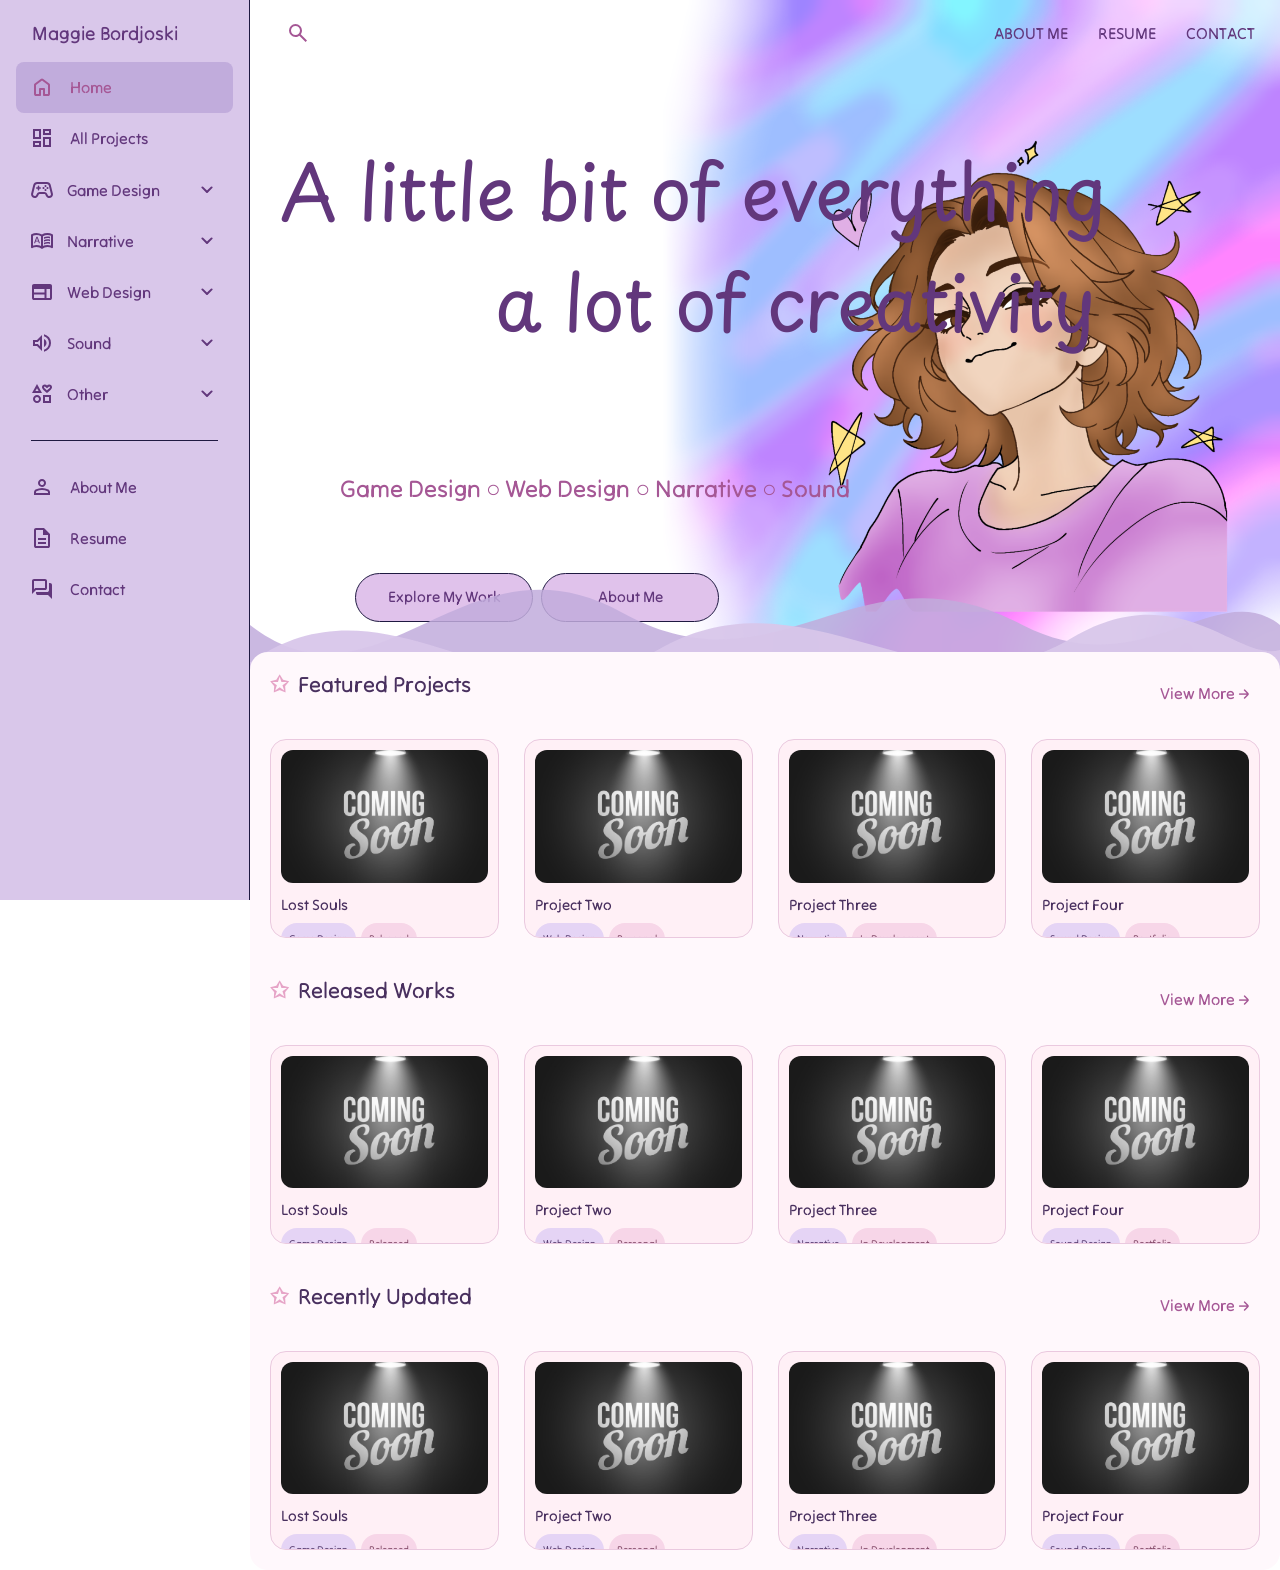
==== index.html @ ee407ed6 "Add files via upload" ====
<!DOCTYPE html>
<html lang="en">
    <head>
    <meta charset="UTF-8">
    <meta name="viewport" content="width=device-width, initial-scale=1.0">
    <title>Maggie Bordjoski Portfolio Website</title>

    <!-- IMPORTING FONTS -->

    <!-- IMPORTING MY CSS -->
    <link rel="stylesheet"href="CSS/index.css">
    <link rel="stylesheet" href="CSS/topnav.css">
    <link rel="stylesheet" href="CSS/sidenav.css">
    <link rel="stylesheet" href="CSS/phone.css">
    <link rel="stylesheet" href="CSS/hero.css">
    <link rel="stylesheet" href="CSS/featured.css">

    <!-- IMPORTING JS -->
    <script type="text/javascript" src="JS/nav.js" defer></script>
    <script type="text/javascript" src="JS/hero.js" defer></script>

    <!-- Tutorials used :D -->
        <!--
        For Side Bar Nav help -
            https://youtu.be/R7b3OlEyqug?si=28GfemDogF6Ju9H1
        -->
        <!--
        For Search bar
            To make it interactive -- https://www.youtube.com/watch?v=N2zvLLOxLSg
            to make it functional -- https://www.youtube.com/watch?v=m8yW3x442Yw
        -->

        <!-- 
        For responsive hero section
            ///
        -->

    <!-- All Resources used -->
        <!--
        SVGs - From Google Fonts Icons
        Fonts - Google Fonts
        ...
        -->
    </head>
    <body>
        <nav id="sidebar">
            <ul>
                <li>
                    <span class="logo">Maggie Bordjoski</span>
                </li>
                <li class="active">
                    <a href="index.html">
                        <svg xmlns="http://www.w3.org/2000/svg" height="24px" viewBox="0 -960 960 960" width="24px" fill="#e8eaed"><path d="M240-200h120v-200q0-17 11.5-28.5T400-440h160q17 0 28.5 11.5T600-400v200h120v-360L480-740 240-560v360Zm-80 0v-360q0-19 8.5-36t23.5-28l240-180q21-16 48-16t48 16l240 180q15 11 23.5 28t8.5 36v360q0 33-23.5 56.5T720-120H560q-17 0-28.5-11.5T520-160v-200h-80v200q0 17-11.5 28.5T400-120H240q-33 0-56.5-23.5T160-200Zm320-270Z"/></svg>
                        <span>Home</span>
                    </a>
                </li>
                <li>
                    <a href="projects.html">
                        <svg xmlns="http://www.w3.org/2000/svg" viewBox="0 0 24 24" height="24px" width="24px" fill="#e3e3e3"><path d="M13,9V3h8V9H13ZM3,13V3h8V13H3Zm10,8V11h8V21H13ZM3,21V15h8v6H3ZM5,11H9V5H5v6Zm10,8h4V13H15v6ZM15,7h4V5H15V7ZM5,19H9V17H5v2Zm4-8Zm6-4Zm0,6ZM9,17Z"/></svg>
                        <span>All Projects</span>
                    </a>
                </li>
                <li class="dropdown">
                    <div class="dropdown-header">
                        <svg xmlns="http://www.w3.org/2000/svg" viewBox="0 0 24 24" height="24px" width="24px" fill="#e3e3e3"><path d="M4.73,20q-1.5,0-2.56-1.07t-1.11-2.6q0-0.22 0.02-0.45t0.08-0.45l2.1-8.4Q3.6,5.68 4.68,4.84T7.13,4h9.75q1.38,0 2.45,0.84q1.07,0.84 1.42,2.19l2.1,8.4q0.05,0.23 0.09,0.46t0.04,0.46q0,1.52-1.09,2.59T19.28,20q-1.05,0-1.95-0.55q-0.9-0.55-1.35-1.5l-0.7-1.45q-0.13-0.25-0.38-0.38T14.38,16H9.63Q9.35,16 9.1,16.13T8.73,16.5l-0.7,1.45q-0.45,0.95-1.35,1.5T4.73,20ZM4.8,18q0.47,0 0.86-0.25t0.59-0.68l0.7-1.42q0.38-0.78 1.1-1.21T9.63,14h4.75q0.85,0 1.58,0.45t1.12,1.2l0.7,1.42q0.2,0.43 0.59,0.68T19.23,18q0.7,0 1.2-0.46t0.53-1.16q0,0.02-0.05-0.47L18.8,7.52q-0.18-0.68-0.7-1.1T16.88,6H7.13Q6.43,6 5.89,6.43T5.2,7.52L3.1,15.9q-0.05,0.15-0.05,0.45q0,0.7 0.51,1.17Q4.08,18 4.8,18Zm9.41-7.29Q14.5,10.43 14.5,10q0-0.43-0.29-0.71T13.5,9T12.79,9.29T12.5,10t0.29,0.71T13.5,11t0.71-0.29Zm2-2Q16.5,8.42 16.5,8q0-0.43-0.29-0.71T15.5,7T14.79,7.29T14.5,8q0,0.42 0.29,0.71T15.5,9t0.71-0.29Zm0,4Q16.5,12.43 16.5,12t-0.29-0.71T15.5,11t-0.71,0.29T14.5,12t0.29,0.71T15.5,13t0.71-0.29Zm2-2Q18.5,10.43 18.5,10q0-0.43-0.29-0.71T17.5,9T16.79,9.29T16.5,10t0.29,0.71T17.5,11t0.71-0.29ZM9.04,12.29q0.21-0.21 0.21-0.54v-1h1q0.33,0 0.54-0.21T11,10q0-0.33-0.21-0.54T10.25,9.25h-1v-1q0-0.32-0.21-0.54Q8.83,7.5 8.5,7.5q-0.32,0-0.54,0.21Q7.75,7.93 7.75,8.25v1h-1q-0.32,0-0.54,0.21T6,10t0.21,0.54t0.54,0.21h1v1q0,0.32 0.21,0.54T8.5,12.5q0.33,0 0.54-0.21ZM12,12Z"/></svg>
                        <a href="games.html" class="dropdown-link">
                            <span>Game Design</span>
                        </a>
                        <button onclick="toggleSubMenu(this)" class="dropdown-btn">
                            <svg xmlns="http://www.w3.org/2000/svg" height="24px" viewBox="0 -960 960 960" width="24px" fill="#e8eaed"><path d="M480-361q-8 0-15-2.5t-13-8.5L268-556q-11-11-11-28t11-28q11-11 28-11t28 11l156 156 156-156q11-11 28-11t28 11q11 11 11 28t-11 28L508-372q-6 6-13 8.5t-15 2.5Z"/></svg>
                        </button>
                    </div>
                    <ul class="sub-menu">
                        <div>
                            <li><a href="#">Featured</a></li>
                            <li><a href="#">Unity</a></li>
                            <li><a href="#">Unreal</a></li>
                            <li><a href="#">RPG Maker</a></li>
                            <li><a href="#">Level Design</a></li>
                        </div>
                    </ul>
                </li>
                <li class="dropdown">
                    <div class="dropdown-header">
                        <svg xmlns="http://www.w3.org/2000/svg" viewBox="0 0 24 24" height="24px" width="24px" fill="#e3e3e3"><path d="M4,14.23H5.13L5.7,12.58H8.3l0.6,1.65H10L7.58,7.77H6.43L4,14.23Zm2.03-2.58L6.98,8.98H7.03l0.95,2.67H6.03ZM14,9.9V8.2q0.83-0.35 1.69-0.52T17.5,7.5q0.65,0 1.28,0.1T20,7.85v1.6q-0.6-0.22-1.21-0.34T17.5,9q-0.95,0-1.82,0.24Q14.8,9.48 14,9.9Zm0,5.5V13.7q0.83-0.35 1.69-0.53T17.5,13q0.65,0 1.28,0.1T20,13.35v1.6q-0.6-0.22-1.21-0.34T17.5,14.5q-0.95,0-1.82,0.22T14,15.4Zm0-2.75v-1.7q0.83-0.35 1.69-0.53t1.81-0.17q0.65,0 1.28,0.1T20,10.6v1.6q-0.6-0.22-1.21-0.34T17.5,11.75q-0.95,0-1.82,0.24Q14.8,12.23 14,12.65ZM6.5,16q1.18,0 2.29,0.26T11,17.05V7.2Q9.98,6.6 8.83,6.3T6.5,6Q5.6,6 4.71,6.18T3,6.7v9.9q0.88-0.3 1.74-0.45T6.5,16ZM13,17.05q1.1-0.53 2.21-0.79T17.5,16q0.9,0 1.76,0.15T21,16.6V6.7q-0.82-0.35-1.71-0.52T17.5,6q-1.18,0-2.32,0.3T13,7.2v9.85ZM12,20q-1.2-0.95-2.6-1.48T6.5,18q-1.05,0-2.06,0.27T2.5,19.05q-0.52,0.27-1.01-0.03Q1,18.73 1,18.15V6.1Q1,5.82 1.14,5.57Q1.28,5.32 1.55,5.2Q2.7,4.6 3.95,4.3T6.5,4Q7.95,4 9.34,4.38T12,5.5q1.28-0.75 2.66-1.13T17.5,4q1.3,0 2.55,0.3t2.4,0.9q0.27,0.13 0.41,0.38T23,6.1V18.15q0,0.58-0.49,0.88q-0.49,0.3-1.01,0.03q-0.92-0.5-1.94-0.78T17.5,18q-1.5,0-2.9,0.52T12,20ZM7,11.52Z"/></svg>
                        <a href="narrative.html" class="dropdown-link">
                            <span>Narrative</span>
                        </a>
                        <button onclick="toggleSubMenu(this)" class="dropdown-btn">
                            <svg xmlns="http://www.w3.org/2000/svg" height="24px" viewBox="0 -960 960 960" width="24px" fill="#e8eaed"><path d="M480-361q-8 0-15-2.5t-13-8.5L268-556q-11-11-11-28t11-28q11-11 28-11t28 11l156 156 156-156q11-11 28-11t28 11q11 11 11 28t-11 28L508-372q-6 6-13 8.5t-15 2.5Z"/></svg>
                        </button>
                    </div>
                    <ul class="sub-menu">
                        <div>
                            <li><a href="#">Quest Design</a></li>
                            <li><a href="#">Story Bibles</a></li>
                            <li><a href="#">Storylets</a></li>
                            <li><a href="#">Twine</a></li>
                            <li><a href="#">Ink</a></li>
                        </div>
                    </ul>
                </li>
                <li class="dropdown">
                    <div class="dropdown-header">
                        <svg xmlns="http://www.w3.org/2000/svg" viewBox="0 0 24 24" height="24px" width="24px" fill="#e3e3e3"><path d="M4,20q-0.82,0-1.41-0.59T2,18V6Q2,5.18 2.59,4.59T4,4H20q0.83,0 1.41,0.59Q22,5.18 22,6V18q0,0.82-0.59,1.41T20,20H4Zm0-2H14.5V14.5H4V18Zm12.5,0H20V9H16.5v9ZM4,12.5H14.5V9H4v3.5Z"/></svg>
                        <a href="web.html" class="dropdown-link">
                            <span>Web Design</span>
                        </a>
                        <button onclick="toggleSubMenu(this)" class="dropdown-btn">
                            <svg xmlns="http://www.w3.org/2000/svg" height="24px" viewBox="0 -960 960 960" width="24px" fill="#e8eaed"><path d="M480-361q-8 0-15-2.5t-13-8.5L268-556q-11-11-11-28t11-28q11-11 28-11t28 11l156 156 156-156q11-11 28-11t28 11q11 11 11 28t-11 28L508-372q-6 6-13 8.5t-15 2.5Z"/></svg>
                        </button>
                    </div>
                    <ul class="sub-menu">
                        <div>
                            <li><a href="#">Projects</a></li>
                            <li><a href="#">Wireframes</a></li>
                            <li><a href="#">UI</a></li>
                            <li><a href="#">UX / User Testing</a></li>
                        </div>
                    </ul>
                </li>
                <li class="dropdown">
                    <div class="dropdown-header">
                        <svg xmlns="http://www.w3.org/2000/svg" viewBox="0 0 24 24" height="24px" width="24px" fill="#e3e3e3"><path d="M14,20.73V18.68q2.25-0.65 3.63-2.5T19,11.98t-1.38-4.2Q16.25,5.93 14,5.27V3.22q3.1,0.7 5.05,3.14T21,11.98t-1.95,5.61T14,20.73ZM3,15V9H7l5-5V20L7,15H3Zm11,1V7.95Q15.18,8.5 15.84,9.6T16.5,12q0,1.27-0.66,2.36T14,16ZM10,8.85L7.85,11H5v2H7.85L10,15.15V8.85ZM7.5,12Z"/></svg>
                        <a href="sound.html" class="dropdown-link">
                            <span>Sound</span>
                        </a>
                        <button onclick="toggleSubMenu(this)" class="dropdown-btn">
                            <svg xmlns="http://www.w3.org/2000/svg" height="24px" viewBox="0 -960 960 960" width="24px" fill="#e8eaed"><path d="M480-361q-8 0-15-2.5t-13-8.5L268-556q-11-11-11-28t11-28q11-11 28-11t28 11l156 156 156-156q11-11 28-11t28 11q11 11 11 28t-11 28L508-372q-6 6-13 8.5t-15 2.5Z"/></svg>
                        </button>
                    </div>
                    <ul class="sub-menu">
                        <div>
                            <li><a href="#">Sound Design for games</a></li>
                            <li><a href="#">Sound Effects</a></li>
                            <li><a href="#">Music</a></li>
                            <li><a href="#">Sound Based Narratives</a></li>
                        </div>
                    </ul>
                </li>
                <li class="dropdown">
                    <div class="dropdown-header">
                        <svg xmlns="http://www.w3.org/2000/svg" viewBox="0 0 24 24" height="24px" width="24px" fill="#e3e3e3"><path d="M2,11L7,2l5,9H2Zm2.17,8.82Q3,18.65 3,17q0-1.68 1.17-2.84T7,13t2.83,1.17T11,17T9.83,19.83T7,21T4.18,19.83Zm4.24-1.41Q9,17.83 9,17T8.41,15.59Q7.83,15 7,15T5.59,15.59T5,17t0.59,1.41T7,19q0.83,0 1.41-0.59ZM5.4,9H8.6L7,6.13L5.4,9ZM13,21V13h8v8H13Zm2-2h4V15H15v4Zm2-8q-1.42-1.2-2.39-2.03T13.08,7.52T12.25,6.35T12,5.18q0-1.13 0.79-1.9T14.75,2.5q0.68,0 1.26,0.31T17,3.67q0.4-0.55 0.99-0.86T19.25,2.5q1.18,0 1.96,0.77T22,5.18q0,0.63-0.25,1.17T20.93,7.52T19.39,8.98T17,11Zm0-2.63q1.8-1.5 2.4-2.13T20,5.22Q20,4.9 19.81,4.7T19.3,4.5q-0.25,0-0.49,0.14T18.23,5.13L17,6.3L15.78,5.13q-0.35-0.35-0.59-0.49T14.7,4.5q-0.33,0-0.51,0.2T14,5.22q0,0.4 0.6,1.03T17,8.38Zm0-1.95ZM7,7.55ZM7,17Zm10,0Z"/></svg>
                        <a href="other.html" class="dropdown-link">
                            <span>Other</span>
                        </a>
                        <button onclick="toggleSubMenu(this)" class="dropdown-btn">
                            <svg xmlns="http://www.w3.org/2000/svg" height="24px" viewBox="0 -960 960 960" width="24px" fill="#e8eaed"><path d="M480-361q-8 0-15-2.5t-13-8.5L268-556q-11-11-11-28t11-28q11-11 28-11t28 11l156 156 156-156q11-11 28-11t28 11q11 11 11 28t-11 28L508-372q-6 6-13 8.5t-15 2.5Z"/></svg>
                        </button>
                    </div>
                    <ul class="sub-menu">
                        <div>
                            <li><a href="#">3D Modeling</a></li>
                            <li><a href="#">Photography</a></li>
                            <li><a href="#">Pixel Art</a></li>
                            <li><a href="#">2D Rigging</a></li>
                            <li><a href="#">Video Editing</a></li>
                            <li><a href="#">Passion Projects</a></li>
                        </div>
                    </ul>
                </li>
                <div class="break"></div>
                <li>
                    <a href="about.html">
                        <svg xmlns="http://www.w3.org/2000/svg" viewBox="0 0 24 24" height="24px" width="24px" fill="#e3e3e3"><path d="M9.18,10.83Q8,9.65 8,8T9.18,5.18T12,4t2.83,1.18T16,8t-1.17,2.82T12,12T9.18,10.83ZM4,20V17.2q0-0.85 0.44-1.56q0.44-0.71 1.16-1.09q1.55-0.78 3.15-1.16T12,13t3.25,0.39t3.15,1.16q0.72,0.38 1.16,1.09T20,17.2V20H4Zm2-2H18V17.2q0-0.27-0.14-0.5q-0.14-0.22-0.36-0.35q-1.35-0.68-2.72-1.01T12,15T9.23,15.34T6.5,16.35Q6.28,16.48 6.14,16.7Q6,16.93 6,17.2V18Zm7.41-8.59Q14,8.82 14,8T13.41,6.59T12,6T10.59,6.59Q10,7.18 10,8t0.59,1.41T12,10t1.41-0.59ZM12,8Zm0,10Z"/></svg>
                        <span>About Me</span>
                    </a>
                </li>
                <li>
                    <a href="resume.html">
                        <svg xmlns="http://www.w3.org/2000/svg" viewBox="0 0 24 24" height="24px" width="24px" fill="#e3e3e3"><path d="M8,18h8V16H8v2Zm0-4h8V12H8v2ZM6,22q-0.82,0-1.41-0.59T4,20V4Q4,3.17 4.59,2.59T6,2h8l6,6V20q0,0.82-0.59,1.41T18,22H6ZM13,9V4H6V20H18V9H13ZM6,4V9V4V9V20V4Z"/></svg>
                        <span>Resume</span>
                    </a>
                </li>
                <li>
                    <a href="contact.html">
                        <svg xmlns="http://www.w3.org/2000/svg" viewBox="0 0 24 24" height="24px" width="24px" fill="#e3e3e3"><path d="M22,22l-4-4H8q-0.82,0-1.41-0.59T6,16V15H17q0.82,0 1.41-0.59T19,13V6h1q0.83,0 1.41,0.59Q22,7.18 22,8V22ZM4,12.18L5.18,11H15V4H4v8.17ZM2,17V4Q2,3.17 2.59,2.59T4,2H15q0.83,0 1.41,0.59T17,4v7q0,0.82-0.59,1.41T15,13H6L2,17Zm2-6V4v7Z"/></svg>
                        <span>Contact</span>
                    </a>
                </li>
            </ul>
        </nav>
        <div id="content">
            <div class="hero-wave" aria-hidden="true">
                <svg viewBox="0 0 1440 320" preserveAspectRatio="none">
                    <path class="wave-back"d="M0,100 C180,180 300,20 520,90C740,160 850,30 1080,100C1250,150 1350,60 1440,100L1440,320 L0,320 Z"/>
                    <path class="wave-middle"d="M0,130 C200,50 360,190 570,120C780,50 950,180 1150,110C1300,60 1380,130 1440,120L1440,320 L0,320 Z"/>
                    <path class="wave-front" d="M0,160 C180,100 350,210 550,150 C750,90 900,200 1100,150 C1250,110 1350,170 1440,145 L1440,800 L0,800 Z"/>
                </svg>
            </div>
            <div class="hero-img">
                <!--
                Making search bar reactive and top nav
                -->
                <div id="top-nav">
                    <form id="Search">
                        <input type="text" placeholder="Search">
                        <svg xmlns="http://www.w3.org/2000/svg" viewBox="0 0 24 24" height="24px" width="24px" fill="#e3e3e3"><path d="M19.6,21l-6.3-6.3q-0.75,0.6-1.72,0.95T9.5,16q-2.72,0-4.61-1.89Q3,12.23 3,9.5Q3,6.77 4.89,4.89T9.5,3t4.61,1.89T16,9.5q0,1.1-0.35,2.07T14.7,13.3L21,19.6L19.6,21ZM9.5,14q1.88,0 3.19-1.31T14,9.5T12.69,6.31T9.5,5T6.31,6.31T5,9.5t1.31,3.19T9.5,14Z"/></svg>
                    </form>
			        <div class="menu">
                        <ul>
                            <li><a href="about.html">About Me</a></li>
                            <li><a href="resume.html">Resume</a></li>
                            <li><a href="contact.html">Contact</a></li>
                        </ul>
                    </div>
                </div>
            <main>
                <div id="hero">
                    <h1 class="hero-title">A little bit of everything</h1>
                    <h1 class="indent-line"> a lot of creativity</h1>
                    <p class="hero-text">
                        Game Design ○ Web Design ○ Narrative ○ Sound
                    </p>

                    <a href="#" class="hero-btn"><span>Explore My Work</span></a>
                    <a href="#" class="hero-btn2"><span>About Me</span></a>
                </div>
            </div>
            <section class="featured-section">
                <div class="featured-header">
                    <h2 class="category-name">
                        <span class="star">✩</span> Featured Projects
                    </h2>
                    <a href="projects.html" class="view-more">
                        View More →
                    </a>
                </div>
                <div class="featured-grid">
                    <!-- Project 1 -->
                    <div class="project-card">
                        <a href="#">
                            <img src="ASSETS/comingsoon.jpg" alt="Project 1">
                        </a>
                        <h3>Lost Souls</h3>
                        <div class="filters">
                            <span>Game Design</span>
                            <span>Released</span>
                        </div>
                    </div>

                    <!-- Project 2 -->
                    <div class="project-card">
                        <a href="#">
                            <img src="ASSETS/comingsoon.jpg" alt="Project 2">
                        </a>
                        <h3>Project Two</h3>
                        <div class="filters">
                            <span>Web Design</span>
                            <span>Personal</span>
                        </div>
                    </div>

                    <!-- Project 3 -->
                    <div class="project-card">
                        <a href="#">
                            <img src="ASSETS/comingsoon.jpg" alt="Project 3">
                        </a>
                        <h3>Project Three</h3>
                        <div class="filters">
                            <span>Narrative</span>
                            <span>In Development</span>
                        </div>
                    </div>

                    <!-- Project 4 -->
                    <div class="project-card">
                        <a href="#">
                            <img src="ASSETS/comingsoon.jpg" alt="Project 4">
                        </a>
                        <h3>Project Four</h3>
                        <div class="filters">
                            <span>Sound Design</span>
                            <span>Portfolio</span>
                        </div>
                    </div>
                </div>
    </section>
        <section class="featured-section">

                <div class="featured-header">
                    <h2 class="category-name">
                        <span class="star">✩</span> Released Works
                    </h2>
                    <a href="projects.html" class="view-more">
                        View More →
                    </a>
                </div>

        <div class="featured-grid">

            <!-- Project 1 -->
            <div class="project-card">
                <a href="#">
                    <img src="ASSETS/comingsoon.jpg" alt="Project 1">
                </a>
                <h3>Lost Souls</h3>
                <div class="filters">
                    <span>Game Design</span>
                    <span>Released</span>
                </div>
            </div>

            <!-- Project 2 -->
            <div class="project-card">
                <a href="#">
                    <img src="ASSETS/comingsoon.jpg" alt="Project 2">
                </a>
                <h3>Project Two</h3>
                <div class="filters">
                    <span>Web Design</span>
                    <span>Personal</span>
                </div>
            </div>

            <!-- Project 3 -->
            <div class="project-card">
                <a href="#">
                    <img src="ASSETS/comingsoon.jpg" alt="Project 3">
                </a>
                <h3>Project Three</h3>
                <div class="filters">
                    <span>Narrative</span>
                    <span>In Development</span>
                </div>
            </div>

            <!-- Project 4 -->
            <div class="project-card">
                <a href="#">
                    <img src="ASSETS/comingsoon.jpg" alt="Project 4">
                </a>
                <h3>Project Four</h3>
                <div class="filters">
                    <span>Sound Design</span>
                    <span>Portfolio</span>
                </div>
            </div>

        </div>
    </section>
        <section class="featured-section">

                <div class="featured-header">
                    <h2 class="category-name">
                        <span class="star">✩</span> Recently Updated
                    </h2>
                    <a href="projects.html" class="view-more">
                        View More →
                    </a>
                </div>

        <div class="featured-grid">

            <!-- Project 1 -->
            <div class="project-card">
                <a href="#">
                    <img src="ASSETS/comingsoon.jpg" alt="Project 1">
                </a>
                <h3>Lost Souls</h3>
                <div class="filters">
                    <span>Game Design</span>
                    <span>Released</span>
                </div>
            </div>

            <!-- Project 2 -->
            <div class="project-card">
                <a href="#">
                    <img src="ASSETS/comingsoon.jpg" alt="Project 2">
                </a>
                <h3>Project Two</h3>
                <div class="filters">
                    <span>Web Design</span>
                    <span>Personal</span>
                </div>
            </div>

            <!-- Project 3 -->
            <div class="project-card">
                <a href="#">
                    <img src="ASSETS/comingsoon.jpg" alt="Project 3">
                </a>
                <h3>Project Three</h3>
                <div class="filters">
                    <span>Narrative</span>
                    <span>In Development</span>
                </div>
            </div>

            <!-- Project 4 -->
            <div class="project-card">
                <a href="#">
                    <img src="ASSETS/comingsoon.jpg" alt="Project 4">
                </a>
                <h3>Project Four</h3>
                <div class="filters">
                    <span>Sound Design</span>
                    <span>Portfolio</span>
                </div>
            </div>

        </div>
    </section>
            </main>
        </div>
    </body>
</html>
---- CSS/index.css ----
/*Embedding Fonts*/
@import url('https://fonts.googleapis.com/css2?family=Tilt+Neon&display=swap');
/*Tilt Neon - For <p> more formal*/
@import url('https://fonts.googleapis.com/css2?family=VT323&display=swap');
/*VT323 - For game pages*/
@import url('https://fonts.googleapis.com/css2?family=Playpen+Sans:wght@100..800&display=swap');
/*Playpen Sans - For mostly titles / subtitles*/

/*Setting up color platte variable*/
:root {
  --base-clr: #D9C7EA;
  --line-clr: #1F1941;
  --hover-clr: #e0c2eb;
  --text-clr: #62377c;
  --accent-clr: #a55795;
  --active-clr: #C1ACDC;
  --secondary-text-clr: #76658F;

  --Tilt: "Tilt Neon", sans;
  --VT: "VT323", sans;
  --Playpen: "Playpen Sans", sans;
}

/*Base setup*/
* {
  margin: 0;
  padding: 0;
}

html {
  font-family: 'Tilt Neon', 'VT323', 'Playpen Sans', sans-serif;
  line-height: 1.5rem;
}

body {
  min-height: 100vh;
  min-height: 100dvh;
  display: grid;
  grid-template-columns: auto 1fr;
}

#content {
  position: relative;
  min-width: 0;
}

/*


Main setup


*/
main {
  padding: min(30px, 7%);
}

main p {
  color: var(--secondary-text-clr);
  margin-top: 5px;
  margin-bottom: 15px;
}

.container {
  border: 1px solid var(--line-clr);
  border-radius: 1em;
  margin-bottom: 20px;
  padding: min(3em, 15%);

  h2,
  p {
    margin-top: 1em
  }
}

#back-btn {
  display: inline-flex;
  align-items: center;
  gap: 10px;
  margin-left: 20px;
  background-color: var(--hover-clr);
  text-decoration: none;
  font-family: var(--Tilt);
  font-weight: bold;
  letter-spacing: .02em;
  transition: color .2s ease, transform .2s ease;
}

#back-btn span {
  font-size: 1.5rem;
  line-height: 1;
  color: var(--text-clr);
}

#back-btn:hover {
  color: var(--accent-clr, #a55795);
  transform: translateX(-3px);
}
---- CSS/topnav.css ----
#content {
    min-width: 0;
    width: 100%;
}

/* Main Top Navigation */
#top-nav {
    display: flex;
    align-items: center;
    justify-content: space-between;

    width: 100%;
    min-height: 65px;
    padding: 0 25px;
    box-sizing: border-box;
}

/* Search Bar */
#Search {
    position: relative;
    display: flex;
    align-items: center;
    box-shadow: none;
}

#Search svg{
  fill: var(--accent-clr);
}

#Search input {
    width: 0;
    padding: 10px 35px 10px 10px;
    box-sizing: border-box;
    border: none;
    border-radius: 30px;
    outline: none;
    transition: width .5s;
}

#Search input:focus {
    width: 220px;
}

#Search svg {
    position: absolute;
    right: 10px;
    top: 50%;
    transform: translateY(-50%);
    cursor: pointer;
}


/* Navigation Menu */
#top-nav .menu {
    margin-left: auto;
}

#top-nav .menu ul {
    display: flex;
    flex-direction: row;
    align-items: center;
    justify-content: flex-end;
    gap: 30px;

    list-style: none;
    margin: 0;
    padding: 0;
}

#top-nav .menu li {
    display: inline-block;
    white-space: nowrap;
}

#top-nav .menu a {
    display: block;
    text-decoration: none;
    color: var(--text-clr);
    font-weight: bold;
    text-transform: uppercase;
}

#top-nav .menu a:hover {
    color: var(--accent-clr);
}
---- CSS/sidenav.css ----
nav{
    background-color: var(--base-clr);
    color: var(--text-clr);
}

/*


Making sidebar work


*/
#sidebar{
  box-sizing: border-box;
  height: 100vh;
  width: 250px;
  padding: 5px 1em;
  background-color: var(--base-clr);
  border-right: 1px solid var(--line-clr);

  /*making sidebar to have a fixed position*/
  position: sticky; /*Fixed positioning wont work because of the grid added, it will cover the content in the webpage so using sticky will fix that problem*/
  top: 0;
  align-self: start;
  transition: 300ms ease-in-out;
  overflow: hidden;
  text-wrap: nowrap;
}

#sidebar ul{
  list-style: none;
}

#sidebar > ul > li:first-child{
  display: flex;
  justify-content: left;
  .logo{
    font-weight: 600;
    font-size: larger;
  }
}

/*Changing the color of the active page*/
#sidebar ul li.active a{
  background: var(--active-clr);
  color: var(--accent-clr);

  svg{
    fill: var(--accent-clr);
  }
}

#sidebar ul li:hover{
  background-color: var(--hover-clr);
}

#sidebar a, #sidebar .dropdown-btn, #sidebar .logo{
  border-radius: .5em;
  padding: .85em;
  text-decoration: none;
  color: var(--text-clr);
  display: flex;
  align-items: center;
  gap: 1em;
}

.dropdown-btn{
  width: 100%;
  text-align: left;
  background: none;
  border: none;
  font: inherit;
  cursor: pointer;
}

#sidebar svg{
  flex-shrink: 0;
  fill: var(--text-clr);
}

#sidebar a span, #sidebar .dropdown-btn span{
  flex-grow: 1;
}

#sidebar a:hover, #sidebar .dropdown-btn:hover{
  background-color: var(--hover-clr);
}

#sidebar .sub-menu{
  display: grid;
  grid-template-rows: 0fr;
  transition: 300ms ease-in-out;

  > div{
    overflow: hidden;
  }
}

#sidebar .sub-menu.show{
  grid-template-rows: 1fr;
}

.dropdown-btn svg{
  transition: 200ms ease;
}

.rotate svg:last-child{
  rotate: 180deg;
}

#sidebar .sub-menu a{
  padding-left: 2em;
}

#toggle-btn{
  margin-left: auto;
  padding: 1em;
  border: none;
  border-radius: .5em;
  background: none;
  cursor: pointer;

  svg{
    transition: rotate 150ms ease;
  }
}
#toggle-btn:hover{
  background-color: var(--hover-clr);
}

/* A line break for nav */
nav .break {
    margin: 20px 15px;
    border-bottom: 1px solid var(--line-clr);
    width: auto;
}

.dropdown{
  padding-left: 15px;
}

.dropdown-header {
    display: flex;
    align-items: center;
}

.dropdown-link {
    color: inherit;
    text-decoration: none;
    display: flex;
    align-items: center;
}

.dropdown-link:hover {
    color: inherit;
}


/* Sidebar item alignment */
#sidebar > ul {
    padding: 0;
    margin: 0;
}

#sidebar > ul > li {
    width: 100%;
    box-sizing: border-box;
}

/* Align dropdown items with regular navigation items */
#sidebar .dropdown {
    padding-left: 0;
}

#sidebar .dropdown-header {
    display: flex;
    align-items: center;
    width: 100%;
    box-sizing: border-box;
}

/* Keep icons and text aligned */
#sidebar a,
#sidebar .dropdown-btn {
    display: flex;
    align-items: center;
}

/* Keep dropdown arrows on the right */
#sidebar .dropdown-btn {
    margin-left: auto;
    width: auto;
    padding: 0.85em;
}

/* Dropdown submenu spacing */
#sidebar .sub-menu {
    padding: 0;
    margin: 0;
}

#sidebar .sub-menu a {
    padding-left: 2em;
}

/* Align dropdown icons with Home and All Projects */
#sidebar .dropdown {
    padding-left: 0;
}

#sidebar .dropdown-header {
    padding-left: 0.85em;
    box-sizing: border-box;
}
---- CSS/phone.css ----
@media(max-width: 800px){
  body{
    grid-template-columns: 1fr;
  }
  main{
    padding: 2em 1em 60px 1em;
  }
  #sidebar{
    height: 60px;
    width: 100%;
    border-right: none;
    border-top: 1px solid var(--line-clr);
    padding: 0;
    position: fixed;
    top: unset;
    bottom: 0;

    > ul{
      padding: 0;
      display: grid;
      grid-auto-columns: 60px;
      grid-auto-flow: column;
      align-items: center;
      overflow-x: scroll;
    }
    ul li{
      height: 100%;
    }
    ul a, ul .dropdown-btn{
      width: 60px;
      height: 60px;
      padding: 0;
      border-radius: 0;
      justify-content: center;
    }

    ul li span, ul li:first-child, .dropdown-btn svg:last-child{
      display: none;
    }

    ul li .sub-menu.show{
      position: fixed;
      bottom: 60px;
      left: 0;
      box-sizing: border-box;
      height: 60px;
      width: 100%;
      background-color: var(--hover-clr);
      border-top: 1px solid var(--line-clr);
      display: flex;
      justify-content: center;

      > div{
        overflow-x: auto;
      }
      li{
        display: inline-flex;
      }
      a{
        box-sizing: border-box;
        padding: 1em;
        width: auto;
        justify-content: center;
      }
    }
  }
}

  /* RESPONSIVE DESIGN */
@media (max-width: 900px) {
    .featured-grid {
        grid-template-columns: repeat(2, minmax(0, 1fr));
    }
}

@media (max-width: 500px) {
    .featured-grid {
        grid-template-columns: 1fr;
    }
}
---- CSS/hero.css ----
.hero{
    min-height: 100vh;
    display: grid;
    grid-template-columns: 1.2fr 1fr;
    align-items: center;
    gap: clamp(2rem, 5vw, 5rem);
    padding: 1;
}

.hero-title {
    font-family: var(--Playpen);
    font-weight: 400;
    font-size: 75px;
    line-height: 0.95;
    letter-spacing: -0.02em;
    color: var(--text-clr);
    padding-bottom: 40px;
    padding-top: 60px;
}

.indent-line {
    font-family: var(--Playpen);
    font-weight: 400;
    font-size: 75px;
    line-height: 0.95;
    letter-spacing: -0.02em;
    color: var(--text-clr);
    padding-bottom: 100px;
    padding-left: 215px;
}

.hero-text{
    margin-top: 2rem;
    font-size: 1.5rem;
    font-weight: 600;
    line-height: 1.6;
    color: var(--accent-clr);
    padding-left: 60px;
}

.hero-btn, .hero-btn2{
    display: inline-flex;
    text-decoration: none;
    gap: 0.75rem;
    padding: 1rem 1.6rem;
    margin-top: 50px;
    border: 1px solid var(--line-clr);
    background-color: var(--hover-clr);
    border-radius: 900px;
    font-size: 0.95rem;
    color: var(--text-clr);
    transition: background 0.3s ease, color 0.3s ease;

    width: 125px;
    height: 15px;

    align-items: center;
    justify-content: center;
}

.hero-btn{
    margin-left: 75px;
    margin-right: 5px;
}

.hero-btn:hover{
    background: var(--accent-clr);
    color: var(--line-clr);
}

.hero-img {
    min-height: 15%;
    background-image: url("../ASSETS/HERO/home.png");
    background-size: cover;
    background-position: center;
    background-repeat: no-repeat;
    margin: 0;
    color: white;
}


/* SCROLLING HERO WAVE */

.hero-wave {
    position: absolute;
    left: 0;
    top: 500px;

    width: 100%;
    height: clamp(400px, 400px, 1400px);

    z-index: 5;
    pointer-events: none;

    transform: translate3d(0, var(--wave-shift, 0px), 0);
    will-change: transform;
}

.hero-wave svg {
    width: 100%;
    height: 100%;
    display: block;
    overflow: visible;
}

/* Wave layers - no horizontal animation */

.wave-back {
    fill: #C1ACDC;
    opacity: 0.85;
}

.wave-middle {
    fill: #D9C7EA;
    opacity: 0.95;
}

.wave-front {
    fill: #FFF8FC;
    height: 6000px;
}
---- CSS/featured.css ----
/* FEATURED PROJECTS SECTION */
.featured-section {
    width: 100%;
    padding: 20px;
    box-sizing: border-box;
    background-color: #fff8fc;
    border-radius: 18px;
}

/* SECTION TITLE */
.featured-header {
    display: flex;
    justify-content: space-between;
    align-items: center;
    width: 100%;
    margin-bottom: 25px;
}

.category-name {
    font-size: 22px;
    color: #49305f;
    margin: 0 0 18px 0;
}

.star {
    color: #e6a4c7;
    margin-right: 5px;
}

.view-more {
    text-decoration: none;
    color: var(--accent-clr);
    font-size: 16px;
    font-weight: 600;
    margin-right: 10px;
    transition: color 0.2s ease;
}

.view-more:hover {
    color: var(--text-clr);
}

/* PROJECT GRID */
.featured-grid {
    display: grid;
    grid-template-columns: repeat(4, minmax(0, 1fr));
    gap: 25px;
}

/* INDIVIDUAL PROJECT CARD */
.project-card {
    background-color: #fff0f6;
    border: 1px solid #eac9df;
    border-radius: 16px;
    padding: 10px;
    overflow: hidden;
    transition: transform 0.2s ease;

    aspect-ratio: 1.15 / 1;
    width: 100%;
    box-sizing: border-box;
}

.project-card:hover {
    transform: translateY(-4px);
}

/* PROJECT IMAGE */
.project-card img {
    width: 100%;
    height: 75%;
    object-fit: cover;
    display: block;
    border-radius: 12px;
}

/* PROJECT TITLE */
.project-card h3 {
    font-size: 15px;
    color: #49305f;
    margin: 10px 0 6px;
}

/* PROJECT CATEGORY TAGS */
.filters {
    display: flex;
    flex-wrap: wrap;
    gap: 5px;
}

.filters span {
    font-size: 10px;
    padding: 4px 8px;
    border-radius: 20px;
    background-color: #e5d4f5;
    color: #604578;
}

/* SECOND TAG COLOR */
.filters span:nth-child(2) {
    background-color: #f7d6e8;
    color: #89516f;
}

/* FEATURED SECTIONS ABOVE WAVE */

.featured-section {
    position: relative;
    z-index: 10;
}
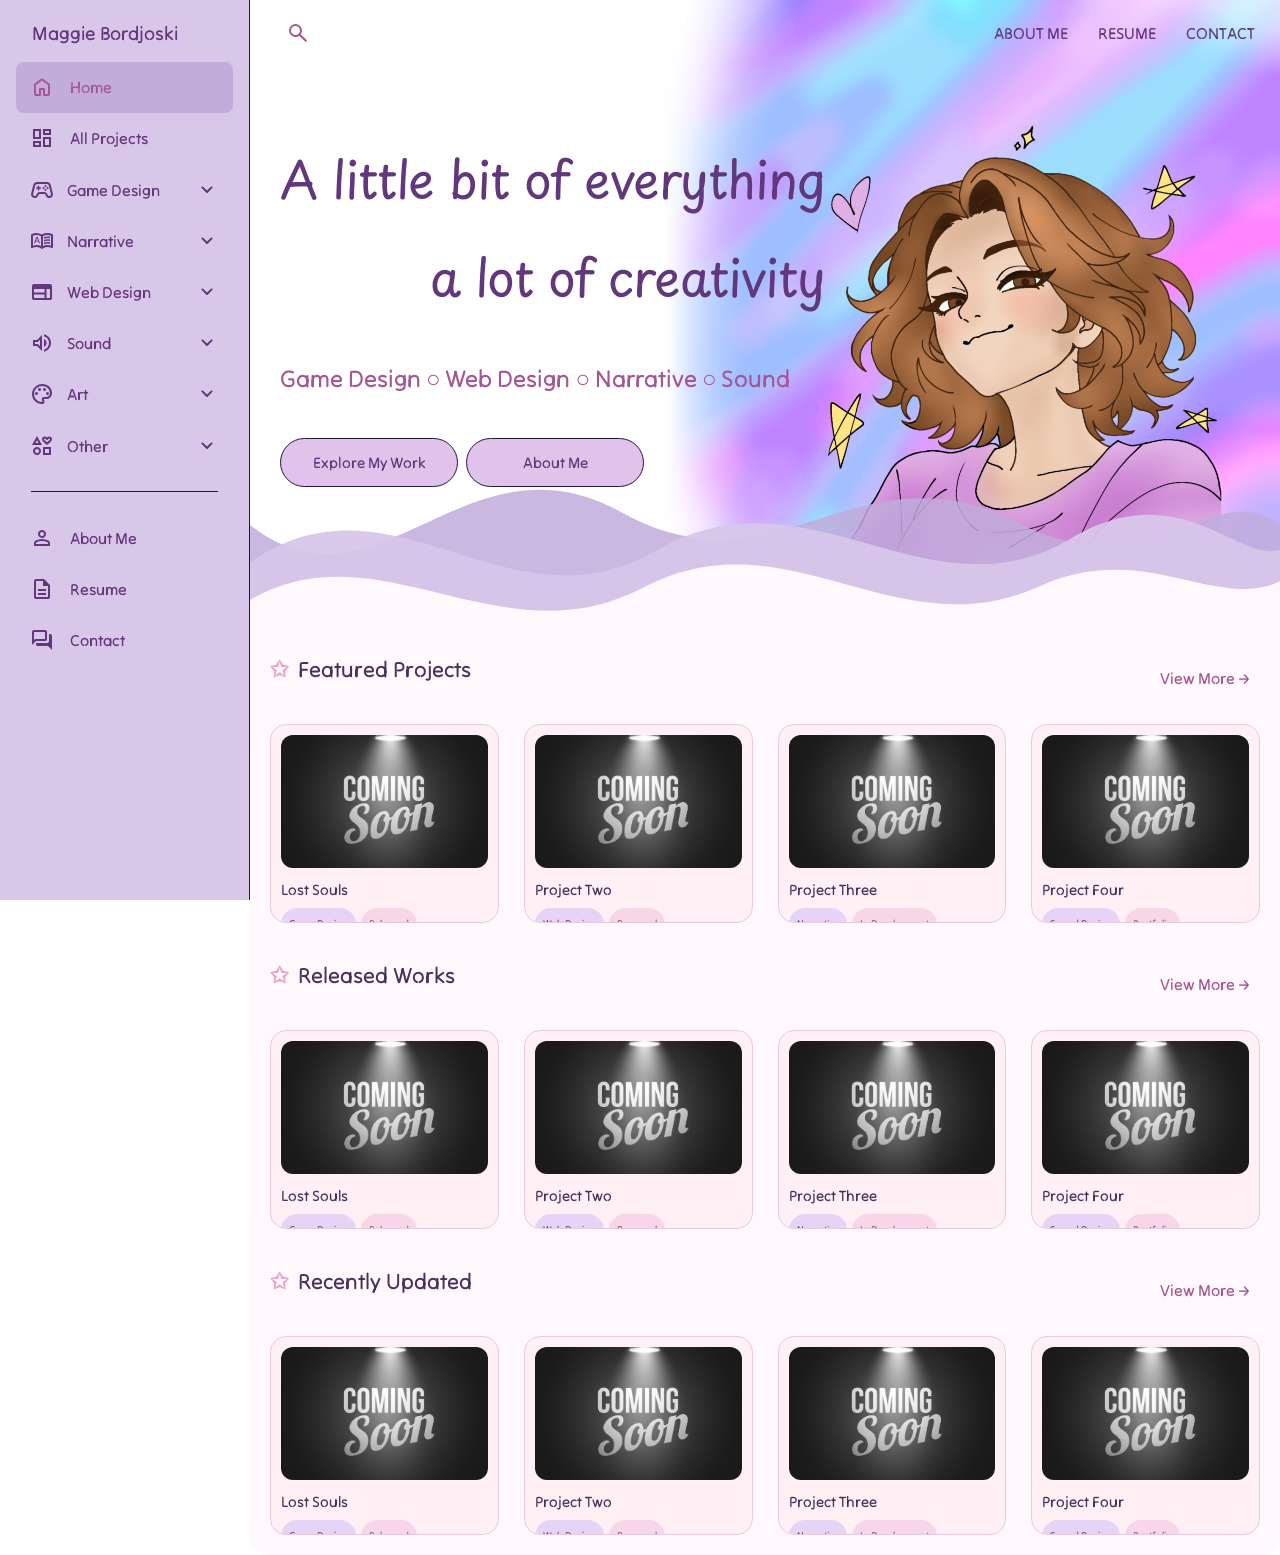
==== commit 06295de2: "Add files via upload" ====
--- a/index.html
+++ b/index.html
@@ -1,6 +1,7 @@
 <!DOCTYPE html>
 <html lang="en">
-    <head>
+
+<head>
     <meta charset="UTF-8">
     <meta name="viewport" content="width=device-width, initial-scale=1.0">
     <title>Maggie Bordjoski Portfolio Website</title>
@@ -8,7 +9,7 @@
     <!-- IMPORTING FONTS -->
 
     <!-- IMPORTING MY CSS -->
-    <link rel="stylesheet"href="CSS/index.css">
+    <link rel="stylesheet" href="CSS/index.css">
     <link rel="stylesheet" href="CSS/topnav.css">
     <link rel="stylesheet" href="CSS/sidenav.css">
     <link rel="stylesheet" href="CSS/phone.css">
@@ -20,191 +21,285 @@
     <script type="text/javascript" src="JS/hero.js" defer></script>
 
     <!-- Tutorials used :D -->
-        <!--
+    <!--
         For Side Bar Nav help -
             https://youtu.be/R7b3OlEyqug?si=28GfemDogF6Ju9H1
         -->
-        <!--
+    <!--
         For Search bar
             To make it interactive -- https://www.youtube.com/watch?v=N2zvLLOxLSg
             to make it functional -- https://www.youtube.com/watch?v=m8yW3x442Yw
         -->
 
-        <!-- 
+    <!-- 
         For responsive hero section
             ///
         -->
 
     <!-- All Resources used -->
-        <!--
+    <!--
         SVGs - From Google Fonts Icons
         Fonts - Google Fonts
         ...
         -->
-    </head>
-    <body>
-        <nav id="sidebar">
-            <ul>
-                <li>
-                    <span class="logo">Maggie Bordjoski</span>
-                </li>
-                <li class="active">
-                    <a href="index.html">
-                        <svg xmlns="http://www.w3.org/2000/svg" height="24px" viewBox="0 -960 960 960" width="24px" fill="#e8eaed"><path d="M240-200h120v-200q0-17 11.5-28.5T400-440h160q17 0 28.5 11.5T600-400v200h120v-360L480-740 240-560v360Zm-80 0v-360q0-19 8.5-36t23.5-28l240-180q21-16 48-16t48 16l240 180q15 11 23.5 28t8.5 36v360q0 33-23.5 56.5T720-120H560q-17 0-28.5-11.5T520-160v-200h-80v200q0 17-11.5 28.5T400-120H240q-33 0-56.5-23.5T160-200Zm320-270Z"/></svg>
-                        <span>Home</span>
-                    </a>
-                </li>
-                <li>
-                    <a href="projects.html">
-                        <svg xmlns="http://www.w3.org/2000/svg" viewBox="0 0 24 24" height="24px" width="24px" fill="#e3e3e3"><path d="M13,9V3h8V9H13ZM3,13V3h8V13H3Zm10,8V11h8V21H13ZM3,21V15h8v6H3ZM5,11H9V5H5v6Zm10,8h4V13H15v6ZM15,7h4V5H15V7ZM5,19H9V17H5v2Zm4-8Zm6-4Zm0,6ZM9,17Z"/></svg>
-                        <span>All Projects</span>
-                    </a>
-                </li>
-                <li class="dropdown">
-                    <div class="dropdown-header">
-                        <svg xmlns="http://www.w3.org/2000/svg" viewBox="0 0 24 24" height="24px" width="24px" fill="#e3e3e3"><path d="M4.73,20q-1.5,0-2.56-1.07t-1.11-2.6q0-0.22 0.02-0.45t0.08-0.45l2.1-8.4Q3.6,5.68 4.68,4.84T7.13,4h9.75q1.38,0 2.45,0.84q1.07,0.84 1.42,2.19l2.1,8.4q0.05,0.23 0.09,0.46t0.04,0.46q0,1.52-1.09,2.59T19.28,20q-1.05,0-1.95-0.55q-0.9-0.55-1.35-1.5l-0.7-1.45q-0.13-0.25-0.38-0.38T14.38,16H9.63Q9.35,16 9.1,16.13T8.73,16.5l-0.7,1.45q-0.45,0.95-1.35,1.5T4.73,20ZM4.8,18q0.47,0 0.86-0.25t0.59-0.68l0.7-1.42q0.38-0.78 1.1-1.21T9.63,14h4.75q0.85,0 1.58,0.45t1.12,1.2l0.7,1.42q0.2,0.43 0.59,0.68T19.23,18q0.7,0 1.2-0.46t0.53-1.16q0,0.02-0.05-0.47L18.8,7.52q-0.18-0.68-0.7-1.1T16.88,6H7.13Q6.43,6 5.89,6.43T5.2,7.52L3.1,15.9q-0.05,0.15-0.05,0.45q0,0.7 0.51,1.17Q4.08,18 4.8,18Zm9.41-7.29Q14.5,10.43 14.5,10q0-0.43-0.29-0.71T13.5,9T12.79,9.29T12.5,10t0.29,0.71T13.5,11t0.71-0.29Zm2-2Q16.5,8.42 16.5,8q0-0.43-0.29-0.71T15.5,7T14.79,7.29T14.5,8q0,0.42 0.29,0.71T15.5,9t0.71-0.29Zm0,4Q16.5,12.43 16.5,12t-0.29-0.71T15.5,11t-0.71,0.29T14.5,12t0.29,0.71T15.5,13t0.71-0.29Zm2-2Q18.5,10.43 18.5,10q0-0.43-0.29-0.71T17.5,9T16.79,9.29T16.5,10t0.29,0.71T17.5,11t0.71-0.29ZM9.04,12.29q0.21-0.21 0.21-0.54v-1h1q0.33,0 0.54-0.21T11,10q0-0.33-0.21-0.54T10.25,9.25h-1v-1q0-0.32-0.21-0.54Q8.83,7.5 8.5,7.5q-0.32,0-0.54,0.21Q7.75,7.93 7.75,8.25v1h-1q-0.32,0-0.54,0.21T6,10t0.21,0.54t0.54,0.21h1v1q0,0.32 0.21,0.54T8.5,12.5q0.33,0 0.54-0.21ZM12,12Z"/></svg>
-                        <a href="games.html" class="dropdown-link">
-                            <span>Game Design</span>
-                        </a>
-                        <button onclick="toggleSubMenu(this)" class="dropdown-btn">
-                            <svg xmlns="http://www.w3.org/2000/svg" height="24px" viewBox="0 -960 960 960" width="24px" fill="#e8eaed"><path d="M480-361q-8 0-15-2.5t-13-8.5L268-556q-11-11-11-28t11-28q11-11 28-11t28 11l156 156 156-156q11-11 28-11t28 11q11 11 11 28t-11 28L508-372q-6 6-13 8.5t-15 2.5Z"/></svg>
-                        </button>
-                    </div>
-                    <ul class="sub-menu">
-                        <div>
-                            <li><a href="#">Featured</a></li>
-                            <li><a href="#">Unity</a></li>
-                            <li><a href="#">Unreal</a></li>
-                            <li><a href="#">RPG Maker</a></li>
-                            <li><a href="#">Level Design</a></li>
-                        </div>
-                    </ul>
-                </li>
-                <li class="dropdown">
-                    <div class="dropdown-header">
-                        <svg xmlns="http://www.w3.org/2000/svg" viewBox="0 0 24 24" height="24px" width="24px" fill="#e3e3e3"><path d="M4,14.23H5.13L5.7,12.58H8.3l0.6,1.65H10L7.58,7.77H6.43L4,14.23Zm2.03-2.58L6.98,8.98H7.03l0.95,2.67H6.03ZM14,9.9V8.2q0.83-0.35 1.69-0.52T17.5,7.5q0.65,0 1.28,0.1T20,7.85v1.6q-0.6-0.22-1.21-0.34T17.5,9q-0.95,0-1.82,0.24Q14.8,9.48 14,9.9Zm0,5.5V13.7q0.83-0.35 1.69-0.53T17.5,13q0.65,0 1.28,0.1T20,13.35v1.6q-0.6-0.22-1.21-0.34T17.5,14.5q-0.95,0-1.82,0.22T14,15.4Zm0-2.75v-1.7q0.83-0.35 1.69-0.53t1.81-0.17q0.65,0 1.28,0.1T20,10.6v1.6q-0.6-0.22-1.21-0.34T17.5,11.75q-0.95,0-1.82,0.24Q14.8,12.23 14,12.65ZM6.5,16q1.18,0 2.29,0.26T11,17.05V7.2Q9.98,6.6 8.83,6.3T6.5,6Q5.6,6 4.71,6.18T3,6.7v9.9q0.88-0.3 1.74-0.45T6.5,16ZM13,17.05q1.1-0.53 2.21-0.79T17.5,16q0.9,0 1.76,0.15T21,16.6V6.7q-0.82-0.35-1.71-0.52T17.5,6q-1.18,0-2.32,0.3T13,7.2v9.85ZM12,20q-1.2-0.95-2.6-1.48T6.5,18q-1.05,0-2.06,0.27T2.5,19.05q-0.52,0.27-1.01-0.03Q1,18.73 1,18.15V6.1Q1,5.82 1.14,5.57Q1.28,5.32 1.55,5.2Q2.7,4.6 3.95,4.3T6.5,4Q7.95,4 9.34,4.38T12,5.5q1.28-0.75 2.66-1.13T17.5,4q1.3,0 2.55,0.3t2.4,0.9q0.27,0.13 0.41,0.38T23,6.1V18.15q0,0.58-0.49,0.88q-0.49,0.3-1.01,0.03q-0.92-0.5-1.94-0.78T17.5,18q-1.5,0-2.9,0.52T12,20ZM7,11.52Z"/></svg>
-                        <a href="narrative.html" class="dropdown-link">
-                            <span>Narrative</span>
-                        </a>
-                        <button onclick="toggleSubMenu(this)" class="dropdown-btn">
-                            <svg xmlns="http://www.w3.org/2000/svg" height="24px" viewBox="0 -960 960 960" width="24px" fill="#e8eaed"><path d="M480-361q-8 0-15-2.5t-13-8.5L268-556q-11-11-11-28t11-28q11-11 28-11t28 11l156 156 156-156q11-11 28-11t28 11q11 11 11 28t-11 28L508-372q-6 6-13 8.5t-15 2.5Z"/></svg>
-                        </button>
-                    </div>
-                    <ul class="sub-menu">
-                        <div>
-                            <li><a href="#">Quest Design</a></li>
-                            <li><a href="#">Story Bibles</a></li>
-                            <li><a href="#">Storylets</a></li>
-                            <li><a href="#">Twine</a></li>
-                            <li><a href="#">Ink</a></li>
-                        </div>
-                    </ul>
-                </li>
-                <li class="dropdown">
-                    <div class="dropdown-header">
-                        <svg xmlns="http://www.w3.org/2000/svg" viewBox="0 0 24 24" height="24px" width="24px" fill="#e3e3e3"><path d="M4,20q-0.82,0-1.41-0.59T2,18V6Q2,5.18 2.59,4.59T4,4H20q0.83,0 1.41,0.59Q22,5.18 22,6V18q0,0.82-0.59,1.41T20,20H4Zm0-2H14.5V14.5H4V18Zm12.5,0H20V9H16.5v9ZM4,12.5H14.5V9H4v3.5Z"/></svg>
-                        <a href="web.html" class="dropdown-link">
-                            <span>Web Design</span>
-                        </a>
-                        <button onclick="toggleSubMenu(this)" class="dropdown-btn">
-                            <svg xmlns="http://www.w3.org/2000/svg" height="24px" viewBox="0 -960 960 960" width="24px" fill="#e8eaed"><path d="M480-361q-8 0-15-2.5t-13-8.5L268-556q-11-11-11-28t11-28q11-11 28-11t28 11l156 156 156-156q11-11 28-11t28 11q11 11 11 28t-11 28L508-372q-6 6-13 8.5t-15 2.5Z"/></svg>
-                        </button>
-                    </div>
-                    <ul class="sub-menu">
-                        <div>
-                            <li><a href="#">Projects</a></li>
-                            <li><a href="#">Wireframes</a></li>
-                            <li><a href="#">UI</a></li>
-                            <li><a href="#">UX / User Testing</a></li>
-                        </div>
-                    </ul>
-                </li>
-                <li class="dropdown">
-                    <div class="dropdown-header">
-                        <svg xmlns="http://www.w3.org/2000/svg" viewBox="0 0 24 24" height="24px" width="24px" fill="#e3e3e3"><path d="M14,20.73V18.68q2.25-0.65 3.63-2.5T19,11.98t-1.38-4.2Q16.25,5.93 14,5.27V3.22q3.1,0.7 5.05,3.14T21,11.98t-1.95,5.61T14,20.73ZM3,15V9H7l5-5V20L7,15H3Zm11,1V7.95Q15.18,8.5 15.84,9.6T16.5,12q0,1.27-0.66,2.36T14,16ZM10,8.85L7.85,11H5v2H7.85L10,15.15V8.85ZM7.5,12Z"/></svg>
-                        <a href="sound.html" class="dropdown-link">
-                            <span>Sound</span>
-                        </a>
-                        <button onclick="toggleSubMenu(this)" class="dropdown-btn">
-                            <svg xmlns="http://www.w3.org/2000/svg" height="24px" viewBox="0 -960 960 960" width="24px" fill="#e8eaed"><path d="M480-361q-8 0-15-2.5t-13-8.5L268-556q-11-11-11-28t11-28q11-11 28-11t28 11l156 156 156-156q11-11 28-11t28 11q11 11 11 28t-11 28L508-372q-6 6-13 8.5t-15 2.5Z"/></svg>
-                        </button>
-                    </div>
-                    <ul class="sub-menu">
-                        <div>
-                            <li><a href="#">Sound Design for games</a></li>
-                            <li><a href="#">Sound Effects</a></li>
-                            <li><a href="#">Music</a></li>
-                            <li><a href="#">Sound Based Narratives</a></li>
-                        </div>
-                    </ul>
-                </li>
-                <li class="dropdown">
-                    <div class="dropdown-header">
-                        <svg xmlns="http://www.w3.org/2000/svg" viewBox="0 0 24 24" height="24px" width="24px" fill="#e3e3e3"><path d="M2,11L7,2l5,9H2Zm2.17,8.82Q3,18.65 3,17q0-1.68 1.17-2.84T7,13t2.83,1.17T11,17T9.83,19.83T7,21T4.18,19.83Zm4.24-1.41Q9,17.83 9,17T8.41,15.59Q7.83,15 7,15T5.59,15.59T5,17t0.59,1.41T7,19q0.83,0 1.41-0.59ZM5.4,9H8.6L7,6.13L5.4,9ZM13,21V13h8v8H13Zm2-2h4V15H15v4Zm2-8q-1.42-1.2-2.39-2.03T13.08,7.52T12.25,6.35T12,5.18q0-1.13 0.79-1.9T14.75,2.5q0.68,0 1.26,0.31T17,3.67q0.4-0.55 0.99-0.86T19.25,2.5q1.18,0 1.96,0.77T22,5.18q0,0.63-0.25,1.17T20.93,7.52T19.39,8.98T17,11Zm0-2.63q1.8-1.5 2.4-2.13T20,5.22Q20,4.9 19.81,4.7T19.3,4.5q-0.25,0-0.49,0.14T18.23,5.13L17,6.3L15.78,5.13q-0.35-0.35-0.59-0.49T14.7,4.5q-0.33,0-0.51,0.2T14,5.22q0,0.4 0.6,1.03T17,8.38Zm0-1.95ZM7,7.55ZM7,17Zm10,0Z"/></svg>
-                        <a href="other.html" class="dropdown-link">
-                            <span>Other</span>
-                        </a>
-                        <button onclick="toggleSubMenu(this)" class="dropdown-btn">
-                            <svg xmlns="http://www.w3.org/2000/svg" height="24px" viewBox="0 -960 960 960" width="24px" fill="#e8eaed"><path d="M480-361q-8 0-15-2.5t-13-8.5L268-556q-11-11-11-28t11-28q11-11 28-11t28 11l156 156 156-156q11-11 28-11t28 11q11 11 11 28t-11 28L508-372q-6 6-13 8.5t-15 2.5Z"/></svg>
-                        </button>
-                    </div>
-                    <ul class="sub-menu">
-                        <div>
-                            <li><a href="#">3D Modeling</a></li>
-                            <li><a href="#">Photography</a></li>
-                            <li><a href="#">Pixel Art</a></li>
-                            <li><a href="#">2D Rigging</a></li>
-                            <li><a href="#">Video Editing</a></li>
-                            <li><a href="#">Passion Projects</a></li>
-                        </div>
-                    </ul>
-                </li>
-                <div class="break"></div>
-                <li>
-                    <a href="about.html">
-                        <svg xmlns="http://www.w3.org/2000/svg" viewBox="0 0 24 24" height="24px" width="24px" fill="#e3e3e3"><path d="M9.18,10.83Q8,9.65 8,8T9.18,5.18T12,4t2.83,1.18T16,8t-1.17,2.82T12,12T9.18,10.83ZM4,20V17.2q0-0.85 0.44-1.56q0.44-0.71 1.16-1.09q1.55-0.78 3.15-1.16T12,13t3.25,0.39t3.15,1.16q0.72,0.38 1.16,1.09T20,17.2V20H4Zm2-2H18V17.2q0-0.27-0.14-0.5q-0.14-0.22-0.36-0.35q-1.35-0.68-2.72-1.01T12,15T9.23,15.34T6.5,16.35Q6.28,16.48 6.14,16.7Q6,16.93 6,17.2V18Zm7.41-8.59Q14,8.82 14,8T13.41,6.59T12,6T10.59,6.59Q10,7.18 10,8t0.59,1.41T12,10t1.41-0.59ZM12,8Zm0,10Z"/></svg>
-                        <span>About Me</span>
-                    </a>
-                </li>
-                <li>
-                    <a href="resume.html">
-                        <svg xmlns="http://www.w3.org/2000/svg" viewBox="0 0 24 24" height="24px" width="24px" fill="#e3e3e3"><path d="M8,18h8V16H8v2Zm0-4h8V12H8v2ZM6,22q-0.82,0-1.41-0.59T4,20V4Q4,3.17 4.59,2.59T6,2h8l6,6V20q0,0.82-0.59,1.41T18,22H6ZM13,9V4H6V20H18V9H13ZM6,4V9V4V9V20V4Z"/></svg>
-                        <span>Resume</span>
-                    </a>
-                </li>
-                <li>
-                    <a href="contact.html">
-                        <svg xmlns="http://www.w3.org/2000/svg" viewBox="0 0 24 24" height="24px" width="24px" fill="#e3e3e3"><path d="M22,22l-4-4H8q-0.82,0-1.41-0.59T6,16V15H17q0.82,0 1.41-0.59T19,13V6h1q0.83,0 1.41,0.59Q22,7.18 22,8V22ZM4,12.18L5.18,11H15V4H4v8.17ZM2,17V4Q2,3.17 2.59,2.59T4,2H15q0.83,0 1.41,0.59T17,4v7q0,0.82-0.59,1.41T15,13H6L2,17Zm2-6V4v7Z"/></svg>
-                        <span>Contact</span>
-                    </a>
-                </li>
-            </ul>
-        </nav>
-        <div id="content">
-            <div class="hero-wave" aria-hidden="true">
-                <svg viewBox="0 0 1440 320" preserveAspectRatio="none">
-                    <path class="wave-back"d="M0,100 C180,180 300,20 520,90C740,160 850,30 1080,100C1250,150 1350,60 1440,100L1440,320 L0,320 Z"/>
-                    <path class="wave-middle"d="M0,130 C200,50 360,190 570,120C780,50 950,180 1150,110C1300,60 1380,130 1440,120L1440,320 L0,320 Z"/>
-                    <path class="wave-front" d="M0,160 C180,100 350,210 550,150 C750,90 900,200 1100,150 C1250,110 1350,170 1440,145 L1440,800 L0,800 Z"/>
-                </svg>
-            </div>
-            <div class="hero-img">
-                <!--
+</head>
+
+<body>
+    <nav id="sidebar">
+        <ul>
+            <li>
+                <span class="logo">Maggie Bordjoski</span>
+            </li>
+            <li class="active">
+                <a href="index.html">
+                    <svg xmlns="http://www.w3.org/2000/svg" height="24px" viewBox="0 -960 960 960" width="24px"
+                        fill="#e8eaed">
+                        <path
+                            d="M240-200h120v-200q0-17 11.5-28.5T400-440h160q17 0 28.5 11.5T600-400v200h120v-360L480-740 240-560v360Zm-80 0v-360q0-19 8.5-36t23.5-28l240-180q21-16 48-16t48 16l240 180q15 11 23.5 28t8.5 36v360q0 33-23.5 56.5T720-120H560q-17 0-28.5-11.5T520-160v-200h-80v200q0 17-11.5 28.5T400-120H240q-33 0-56.5-23.5T160-200Zm320-270Z" />
+                    </svg>
+                    <span>Home</span>
+                </a>
+            </li>
+            <li>
+                <a href="projects.html">
+                    <svg xmlns="http://www.w3.org/2000/svg" viewBox="0 0 24 24" height="24px" width="24px"
+                        fill="#e3e3e3">
+                        <path
+                            d="M13,9V3h8V9H13ZM3,13V3h8V13H3Zm10,8V11h8V21H13ZM3,21V15h8v6H3ZM5,11H9V5H5v6Zm10,8h4V13H15v6ZM15,7h4V5H15V7ZM5,19H9V17H5v2Zm4-8Zm6-4Zm0,6ZM9,17Z" />
+                    </svg>
+                    <span>All Projects</span>
+                </a>
+            </li>
+            <li class="dropdown">
+                <div class="dropdown-header">
+                    <svg xmlns="http://www.w3.org/2000/svg" viewBox="0 0 24 24" height="24px" width="24px"
+                        fill="#e3e3e3">
+                        <path
+                            d="M4.73,20q-1.5,0-2.56-1.07t-1.11-2.6q0-0.22 0.02-0.45t0.08-0.45l2.1-8.4Q3.6,5.68 4.68,4.84T7.13,4h9.75q1.38,0 2.45,0.84q1.07,0.84 1.42,2.19l2.1,8.4q0.05,0.23 0.09,0.46t0.04,0.46q0,1.52-1.09,2.59T19.28,20q-1.05,0-1.95-0.55q-0.9-0.55-1.35-1.5l-0.7-1.45q-0.13-0.25-0.38-0.38T14.38,16H9.63Q9.35,16 9.1,16.13T8.73,16.5l-0.7,1.45q-0.45,0.95-1.35,1.5T4.73,20ZM4.8,18q0.47,0 0.86-0.25t0.59-0.68l0.7-1.42q0.38-0.78 1.1-1.21T9.63,14h4.75q0.85,0 1.58,0.45t1.12,1.2l0.7,1.42q0.2,0.43 0.59,0.68T19.23,18q0.7,0 1.2-0.46t0.53-1.16q0,0.02-0.05-0.47L18.8,7.52q-0.18-0.68-0.7-1.1T16.88,6H7.13Q6.43,6 5.89,6.43T5.2,7.52L3.1,15.9q-0.05,0.15-0.05,0.45q0,0.7 0.51,1.17Q4.08,18 4.8,18Zm9.41-7.29Q14.5,10.43 14.5,10q0-0.43-0.29-0.71T13.5,9T12.79,9.29T12.5,10t0.29,0.71T13.5,11t0.71-0.29Zm2-2Q16.5,8.42 16.5,8q0-0.43-0.29-0.71T15.5,7T14.79,7.29T14.5,8q0,0.42 0.29,0.71T15.5,9t0.71-0.29Zm0,4Q16.5,12.43 16.5,12t-0.29-0.71T15.5,11t-0.71,0.29T14.5,12t0.29,0.71T15.5,13t0.71-0.29Zm2-2Q18.5,10.43 18.5,10q0-0.43-0.29-0.71T17.5,9T16.79,9.29T16.5,10t0.29,0.71T17.5,11t0.71-0.29ZM9.04,12.29q0.21-0.21 0.21-0.54v-1h1q0.33,0 0.54-0.21T11,10q0-0.33-0.21-0.54T10.25,9.25h-1v-1q0-0.32-0.21-0.54Q8.83,7.5 8.5,7.5q-0.32,0-0.54,0.21Q7.75,7.93 7.75,8.25v1h-1q-0.32,0-0.54,0.21T6,10t0.21,0.54t0.54,0.21h1v1q0,0.32 0.21,0.54T8.5,12.5q0.33,0 0.54-0.21ZM12,12Z" />
+                    </svg>
+                    <a href="games.html" class="dropdown-link">
+                        <span>Game Design</span>
+                    </a>
+                    <button onclick="toggleSubMenu(this)" class="dropdown-btn">
+                        <svg xmlns="http://www.w3.org/2000/svg" height="24px" viewBox="0 -960 960 960" width="24px"
+                            fill="#e8eaed">
+                            <path
+                                d="M480-361q-8 0-15-2.5t-13-8.5L268-556q-11-11-11-28t11-28q11-11 28-11t28 11l156 156 156-156q11-11 28-11t28 11q11 11 11 28t-11 28L508-372q-6 6-13 8.5t-15 2.5Z" />
+                        </svg>
+                    </button>
+                </div>
+                <ul class="sub-menu">
+                    <div>
+                        <li><a href="#">Featured</a></li>
+                        <li><a href="#">Unity</a></li>
+                        <li><a href="#">Unreal</a></li>
+                        <li><a href="#">RPG Maker</a></li>
+                        <li><a href="#">Level Design</a></li>
+                    </div>
+                </ul>
+            </li>
+            <li class="dropdown">
+                <div class="dropdown-header">
+                    <svg xmlns="http://www.w3.org/2000/svg" viewBox="0 0 24 24" height="24px" width="24px"
+                        fill="#e3e3e3">
+                        <path
+                            d="M4,14.23H5.13L5.7,12.58H8.3l0.6,1.65H10L7.58,7.77H6.43L4,14.23Zm2.03-2.58L6.98,8.98H7.03l0.95,2.67H6.03ZM14,9.9V8.2q0.83-0.35 1.69-0.52T17.5,7.5q0.65,0 1.28,0.1T20,7.85v1.6q-0.6-0.22-1.21-0.34T17.5,9q-0.95,0-1.82,0.24Q14.8,9.48 14,9.9Zm0,5.5V13.7q0.83-0.35 1.69-0.53T17.5,13q0.65,0 1.28,0.1T20,13.35v1.6q-0.6-0.22-1.21-0.34T17.5,14.5q-0.95,0-1.82,0.22T14,15.4Zm0-2.75v-1.7q0.83-0.35 1.69-0.53t1.81-0.17q0.65,0 1.28,0.1T20,10.6v1.6q-0.6-0.22-1.21-0.34T17.5,11.75q-0.95,0-1.82,0.24Q14.8,12.23 14,12.65ZM6.5,16q1.18,0 2.29,0.26T11,17.05V7.2Q9.98,6.6 8.83,6.3T6.5,6Q5.6,6 4.71,6.18T3,6.7v9.9q0.88-0.3 1.74-0.45T6.5,16ZM13,17.05q1.1-0.53 2.21-0.79T17.5,16q0.9,0 1.76,0.15T21,16.6V6.7q-0.82-0.35-1.71-0.52T17.5,6q-1.18,0-2.32,0.3T13,7.2v9.85ZM12,20q-1.2-0.95-2.6-1.48T6.5,18q-1.05,0-2.06,0.27T2.5,19.05q-0.52,0.27-1.01-0.03Q1,18.73 1,18.15V6.1Q1,5.82 1.14,5.57Q1.28,5.32 1.55,5.2Q2.7,4.6 3.95,4.3T6.5,4Q7.95,4 9.34,4.38T12,5.5q1.28-0.75 2.66-1.13T17.5,4q1.3,0 2.55,0.3t2.4,0.9q0.27,0.13 0.41,0.38T23,6.1V18.15q0,0.58-0.49,0.88q-0.49,0.3-1.01,0.03q-0.92-0.5-1.94-0.78T17.5,18q-1.5,0-2.9,0.52T12,20ZM7,11.52Z" />
+                    </svg>
+                    <a href="narrative.html" class="dropdown-link">
+                        <span>Narrative</span>
+                    </a>
+                    <button onclick="toggleSubMenu(this)" class="dropdown-btn">
+                        <svg xmlns="http://www.w3.org/2000/svg" height="24px" viewBox="0 -960 960 960" width="24px"
+                            fill="#e8eaed">
+                            <path
+                                d="M480-361q-8 0-15-2.5t-13-8.5L268-556q-11-11-11-28t11-28q11-11 28-11t28 11l156 156 156-156q11-11 28-11t28 11q11 11 11 28t-11 28L508-372q-6 6-13 8.5t-15 2.5Z" />
+                        </svg>
+                    </button>
+                </div>
+                <ul class="sub-menu">
+                    <div>
+                        <li><a href="#">Quest Design</a></li>
+                        <li><a href="#">Story Bibles</a></li>
+                        <li><a href="#">Storylets</a></li>
+                        <li><a href="#">Twine</a></li>
+                        <li><a href="#">Ink</a></li>
+                    </div>
+                </ul>
+            </li>
+            <li class="dropdown">
+                <div class="dropdown-header">
+                    <svg xmlns="http://www.w3.org/2000/svg" viewBox="0 0 24 24" height="24px" width="24px"
+                        fill="#e3e3e3">
+                        <path
+                            d="M4,20q-0.82,0-1.41-0.59T2,18V6Q2,5.18 2.59,4.59T4,4H20q0.83,0 1.41,0.59Q22,5.18 22,6V18q0,0.82-0.59,1.41T20,20H4Zm0-2H14.5V14.5H4V18Zm12.5,0H20V9H16.5v9ZM4,12.5H14.5V9H4v3.5Z" />
+                    </svg>
+                    <a href="web.html" class="dropdown-link">
+                        <span>Web Design</span>
+                    </a>
+                    <button onclick="toggleSubMenu(this)" class="dropdown-btn">
+                        <svg xmlns="http://www.w3.org/2000/svg" height="24px" viewBox="0 -960 960 960" width="24px"
+                            fill="#e8eaed">
+                            <path
+                                d="M480-361q-8 0-15-2.5t-13-8.5L268-556q-11-11-11-28t11-28q11-11 28-11t28 11l156 156 156-156q11-11 28-11t28 11q11 11 11 28t-11 28L508-372q-6 6-13 8.5t-15 2.5Z" />
+                        </svg>
+                    </button>
+                </div>
+                <ul class="sub-menu">
+                    <div>
+                        <li><a href="#">Projects</a></li>
+                        <li><a href="#">Wireframes</a></li>
+                        <li><a href="#">UI</a></li>
+                        <li><a href="#">UX / User Testing</a></li>
+                    </div>
+                </ul>
+            </li>
+            <li class="dropdown">
+                <div class="dropdown-header">
+                    <svg xmlns="http://www.w3.org/2000/svg" viewBox="0 0 24 24" height="24px" width="24px"
+                        fill="#e3e3e3">
+                        <path
+                            d="M14,20.73V18.68q2.25-0.65 3.63-2.5T19,11.98t-1.38-4.2Q16.25,5.93 14,5.27V3.22q3.1,0.7 5.05,3.14T21,11.98t-1.95,5.61T14,20.73ZM3,15V9H7l5-5V20L7,15H3Zm11,1V7.95Q15.18,8.5 15.84,9.6T16.5,12q0,1.27-0.66,2.36T14,16ZM10,8.85L7.85,11H5v2H7.85L10,15.15V8.85ZM7.5,12Z" />
+                    </svg>
+                    <a href="sound.html" class="dropdown-link">
+                        <span>Sound</span>
+                    </a>
+                    <button onclick="toggleSubMenu(this)" class="dropdown-btn">
+                        <svg xmlns="http://www.w3.org/2000/svg" height="24px" viewBox="0 -960 960 960" width="24px"
+                            fill="#e8eaed">
+                            <path
+                                d="M480-361q-8 0-15-2.5t-13-8.5L268-556q-11-11-11-28t11-28q11-11 28-11t28 11l156 156 156-156q11-11 28-11t28 11q11 11 11 28t-11 28L508-372q-6 6-13 8.5t-15 2.5Z" />
+                        </svg>
+                    </button>
+                </div>
+                <ul class="sub-menu">
+                    <div>
+                        <li><a href="#">Sound Design for games</a></li>
+                        <li><a href="#">Sound Effects</a></li>
+                        <li><a href="#">Music</a></li>
+                        <li><a href="#">Sound Based Narratives</a></li>
+                    </div>
+                </ul>
+            </li>
+            <li class="dropdown">
+                <div class="dropdown-header">
+                    <svg xmlns="http://www.w3.org/2000/svg" viewBox="0 0 24 24" height="24px" width="24px"
+                        fill="#1f1f1f">
+                        <path
+                            d="M12,22q-2.05,0-3.88-0.79Q6.3,20.43 4.94,19.06Q3.58,17.7 2.79,15.88T2,12Q2,9.92 2.81,8.1q0.81-1.83 2.2-3.17Q6.4,3.57 8.25,2.79T12.2,2q2,0 3.78,0.69t3.11,1.9t2.13,2.88Q22,9.13 22,11.05q0,2.88-1.75,4.41T16,17H14.15q-0.22,0-0.31,0.13T13.75,17.4q0,0.3 0.38,0.86t0.38,1.29q0,1.25-0.69,1.85T12,22Zm0-10ZM7.58,12.58Q8,12.15 8,11.5T7.58,10.43T6.5,10T5.43,10.43T5,11.5t0.43,1.07T6.5,13t1.08-0.43Zm3-4Q11,8.15 11,7.5T10.58,6.43T9.5,6T8.43,6.43T8,7.5T8.43,8.57T9.5,9t1.08-0.43Zm5,0Q16,8.15 16,7.5T15.58,6.43T14.5,6T13.43,6.43T13,7.5t0.43,1.07T14.5,9t1.08-0.43Zm3,4Q19,12.15 19,11.5t-0.43-1.08T17.5,10t-1.07,0.42T16,11.5t0.43,1.07T17.5,13t1.07-0.43ZM12,20q0.23,0 0.36-0.13t0.14-0.32q0-0.35-0.38-0.82T11.75,17.3q0-1.05 0.73-1.68T14.25,15H16q1.65,0 2.82-0.96T20,11.05q0-3.03-2.31-5.04T12.2,4Q8.8,4 6.4,6.32T4,12q0,3.32 2.34,5.66T12,20Z" />
+                    </svg>
+                    <a href="art.html" class="dropdown-link">
+                        <span>Art</span>
+                    </a>
+                    <button onclick="toggleSubMenu(this)" class="dropdown-btn">
+                        <svg xmlns="http://www.w3.org/2000/svg" height="24px" viewBox="0 -960 960 960" width="24px"
+                            fill="#e8eaed">
+                            <path
+                                d="M480-361q-8 0-15-2.5t-13-8.5L268-556q-11-11-11-28t11-28q11-11 28-11t28 11l156 156 156-156q11-11 28-11t28 11q11 11 11 28t-11 28L508-372q-6 6-13 8.5t-15 2.5Z" />
+                        </svg>
+                    </button>
+                </div>
+                <ul class="sub-menu">
+                    <div>
+                        <li><a href="#">Pixel Art</a></li>
+                        <li><a href="#">Drawing / Illustration</a></li>
+                        <li><a href="#">Character Design</a></li>
+                        <li><a href="#">Concept Art</a></li>
+                    </div>
+                </ul>
+            </li>
+            <li class="dropdown">
+                <div class="dropdown-header">
+                    <svg xmlns="http://www.w3.org/2000/svg" viewBox="0 0 24 24" height="24px" width="24px"
+                        fill="#e3e3e3">
+                        <path
+                            d="M2,11L7,2l5,9H2Zm2.17,8.82Q3,18.65 3,17q0-1.68 1.17-2.84T7,13t2.83,1.17T11,17T9.83,19.83T7,21T4.18,19.83Zm4.24-1.41Q9,17.83 9,17T8.41,15.59Q7.83,15 7,15T5.59,15.59T5,17t0.59,1.41T7,19q0.83,0 1.41-0.59ZM5.4,9H8.6L7,6.13L5.4,9ZM13,21V13h8v8H13Zm2-2h4V15H15v4Zm2-8q-1.42-1.2-2.39-2.03T13.08,7.52T12.25,6.35T12,5.18q0-1.13 0.79-1.9T14.75,2.5q0.68,0 1.26,0.31T17,3.67q0.4-0.55 0.99-0.86T19.25,2.5q1.18,0 1.96,0.77T22,5.18q0,0.63-0.25,1.17T20.93,7.52T19.39,8.98T17,11Zm0-2.63q1.8-1.5 2.4-2.13T20,5.22Q20,4.9 19.81,4.7T19.3,4.5q-0.25,0-0.49,0.14T18.23,5.13L17,6.3L15.78,5.13q-0.35-0.35-0.59-0.49T14.7,4.5q-0.33,0-0.51,0.2T14,5.22q0,0.4 0.6,1.03T17,8.38Zm0-1.95ZM7,7.55ZM7,17Zm10,0Z" />
+                    </svg>
+                    <a href="other.html" class="dropdown-link">
+                        <span>Other</span>
+                    </a>
+                    <button onclick="toggleSubMenu(this)" class="dropdown-btn">
+                        <svg xmlns="http://www.w3.org/2000/svg" height="24px" viewBox="0 -960 960 960" width="24px"
+                            fill="#e8eaed">
+                            <path
+                                d="M480-361q-8 0-15-2.5t-13-8.5L268-556q-11-11-11-28t11-28q11-11 28-11t28 11l156 156 156-156q11-11 28-11t28 11q11 11 11 28t-11 28L508-372q-6 6-13 8.5t-15 2.5Z" />
+                        </svg>
+                    </button>
+                </div>
+                <ul class="sub-menu">
+                    <div>
+                        <li><a href="#">3D Modeling</a></li>
+                        <li><a href="#">Photography</a></li>
+                        <li><a href="#">2D Rigging</a></li>
+                        <li><a href="#">Video Editing</a></li>
+                        <li><a href="#">Passion Projects</a></li>
+                    </div>
+                </ul>
+            </li>
+            <div class="break"></div>
+            <li>
+                <a href="about.html">
+                    <svg xmlns="http://www.w3.org/2000/svg" viewBox="0 0 24 24" height="24px" width="24px"
+                        fill="#e3e3e3">
+                        <path
+                            d="M9.18,10.83Q8,9.65 8,8T9.18,5.18T12,4t2.83,1.18T16,8t-1.17,2.82T12,12T9.18,10.83ZM4,20V17.2q0-0.85 0.44-1.56q0.44-0.71 1.16-1.09q1.55-0.78 3.15-1.16T12,13t3.25,0.39t3.15,1.16q0.72,0.38 1.16,1.09T20,17.2V20H4Zm2-2H18V17.2q0-0.27-0.14-0.5q-0.14-0.22-0.36-0.35q-1.35-0.68-2.72-1.01T12,15T9.23,15.34T6.5,16.35Q6.28,16.48 6.14,16.7Q6,16.93 6,17.2V18Zm7.41-8.59Q14,8.82 14,8T13.41,6.59T12,6T10.59,6.59Q10,7.18 10,8t0.59,1.41T12,10t1.41-0.59ZM12,8Zm0,10Z" />
+                    </svg>
+                    <span>About Me</span>
+                </a>
+            </li>
+            <li>
+                <a href="resume.html">
+                    <svg xmlns="http://www.w3.org/2000/svg" viewBox="0 0 24 24" height="24px" width="24px"
+                        fill="#e3e3e3">
+                        <path
+                            d="M8,18h8V16H8v2Zm0-4h8V12H8v2ZM6,22q-0.82,0-1.41-0.59T4,20V4Q4,3.17 4.59,2.59T6,2h8l6,6V20q0,0.82-0.59,1.41T18,22H6ZM13,9V4H6V20H18V9H13ZM6,4V9V4V9V20V4Z" />
+                    </svg>
+                    <span>Resume</span>
+                </a>
+            </li>
+            <li>
+                <a href="contact.html">
+                    <svg xmlns="http://www.w3.org/2000/svg" viewBox="0 0 24 24" height="24px" width="24px"
+                        fill="#e3e3e3">
+                        <path
+                            d="M22,22l-4-4H8q-0.82,0-1.41-0.59T6,16V15H17q0.82,0 1.41-0.59T19,13V6h1q0.83,0 1.41,0.59Q22,7.18 22,8V22ZM4,12.18L5.18,11H15V4H4v8.17ZM2,17V4Q2,3.17 2.59,2.59T4,2H15q0.83,0 1.41,0.59T17,4v7q0,0.82-0.59,1.41T15,13H6L2,17Zm2-6V4v7Z" />
+                    </svg>
+                    <span>Contact</span>
+                </a>
+            </li>
+        </ul>
+    </nav>
+    <div id="content">
+        <div class="hero-wave" aria-hidden="true">
+            <svg viewBox="0 0 1440 320" preserveAspectRatio="none">
+                <path class="wave-back"
+                    d="M0,100 C180,180 300,20 520,90C740,160 850,30 1080,100C1250,150 1350,60 1440,100L1440,320 L0,320 Z" />
+                <path class="wave-middle"
+                    d="M0,130 C200,50 360,190 570,120C780,50 950,180 1150,110C1300,60 1380,130 1440,120L1440,320 L0,320 Z" />
+                <path class="wave-front"
+                    d="M0,160 C180,100 350,210 550,150 C750,90 900,200 1100,150 C1250,110 1350,170 1440,145 L1440,800 L0,800 Z" />
+            </svg>
+        </div>
+        <div class="hero-img">
+            <!--
                 Making search bar reactive and top nav
                 -->
-                <div id="top-nav">
-                    <form id="Search">
-                        <input type="text" placeholder="Search">
-                        <svg xmlns="http://www.w3.org/2000/svg" viewBox="0 0 24 24" height="24px" width="24px" fill="#e3e3e3"><path d="M19.6,21l-6.3-6.3q-0.75,0.6-1.72,0.95T9.5,16q-2.72,0-4.61-1.89Q3,12.23 3,9.5Q3,6.77 4.89,4.89T9.5,3t4.61,1.89T16,9.5q0,1.1-0.35,2.07T14.7,13.3L21,19.6L19.6,21ZM9.5,14q1.88,0 3.19-1.31T14,9.5T12.69,6.31T9.5,5T6.31,6.31T5,9.5t1.31,3.19T9.5,14Z"/></svg>
-                    </form>
-			        <div class="menu">
-                        <ul>
-                            <li><a href="about.html">About Me</a></li>
-                            <li><a href="resume.html">Resume</a></li>
-                            <li><a href="contact.html">Contact</a></li>
-                        </ul>
-                    </div>
-                </div>
+            <div id="top-nav">
+                <form id="Search">
+                    <input type="text" placeholder="Search">
+                    <svg xmlns="http://www.w3.org/2000/svg" viewBox="0 0 24 24" height="24px" width="24px"
+                        fill="#e3e3e3">
+                        <path
+                            d="M19.6,21l-6.3-6.3q-0.75,0.6-1.72,0.95T9.5,16q-2.72,0-4.61-1.89Q3,12.23 3,9.5Q3,6.77 4.89,4.89T9.5,3t4.61,1.89T16,9.5q0,1.1-0.35,2.07T14.7,13.3L21,19.6L19.6,21ZM9.5,14q1.88,0 3.19-1.31T14,9.5T12.69,6.31T9.5,5T6.31,6.31T5,9.5t1.31,3.19T9.5,14Z" />
+                    </svg>
+                </form>
+                <div class="menu">
+                    <ul>
+                        <li><a href="about.html">About Me</a></li>
+                        <li><a href="resume.html">Resume</a></li>
+                        <li><a href="contact.html">Contact</a></li>
+                    </ul>
+                </div>
+            </div>
             <main>
                 <div id="hero">
                     <h1 class="hero-title">A little bit of everything</h1>
@@ -216,193 +311,194 @@
                     <a href="#" class="hero-btn"><span>Explore My Work</span></a>
                     <a href="#" class="hero-btn2"><span>About Me</span></a>
                 </div>
-            </div>
-            <section class="featured-section">
-                <div class="featured-header">
-                    <h2 class="category-name">
-                        <span class="star">✩</span> Featured Projects
-                    </h2>
-                    <a href="projects.html" class="view-more">
-                        View More →
-                    </a>
-                </div>
-                <div class="featured-grid">
-                    <!-- Project 1 -->
-                    <div class="project-card">
-                        <a href="#">
-                            <img src="ASSETS/comingsoon.jpg" alt="Project 1">
-                        </a>
-                        <h3>Lost Souls</h3>
-                        <div class="filters">
-                            <span>Game Design</span>
-                            <span>Released</span>
-                        </div>
-                    </div>
-
-                    <!-- Project 2 -->
-                    <div class="project-card">
-                        <a href="#">
-                            <img src="ASSETS/comingsoon.jpg" alt="Project 2">
-                        </a>
-                        <h3>Project Two</h3>
-                        <div class="filters">
-                            <span>Web Design</span>
-                            <span>Personal</span>
-                        </div>
-                    </div>
-
-                    <!-- Project 3 -->
-                    <div class="project-card">
-                        <a href="#">
-                            <img src="ASSETS/comingsoon.jpg" alt="Project 3">
-                        </a>
-                        <h3>Project Three</h3>
-                        <div class="filters">
-                            <span>Narrative</span>
-                            <span>In Development</span>
-                        </div>
-                    </div>
-
-                    <!-- Project 4 -->
-                    <div class="project-card">
-                        <a href="#">
-                            <img src="ASSETS/comingsoon.jpg" alt="Project 4">
-                        </a>
-                        <h3>Project Four</h3>
-                        <div class="filters">
-                            <span>Sound Design</span>
-                            <span>Portfolio</span>
-                        </div>
-                    </div>
-                </div>
-    </section>
+        </div>
+        <section class="featured-section" id="herofeature">
+            <div class="featured-header">
+                <h2 class="category-name">
+                    <span class="star">✩</span> Featured Projects
+                </h2>
+                <a href="projects.html" class="view-more">
+                    View More →
+                </a>
+            </div>
+            <div class="featured-grid">
+                <!-- Project 1 -->
+                <div class="project-card">
+                    <a href="#">
+                        <img src="ASSETS/comingsoon.jpg" alt="Project 1">
+                    </a>
+                    <h3>Lost Souls</h3>
+                    <div class="filters">
+                        <span>Game Design</span>
+                        <span>Released</span>
+                    </div>
+                </div>
+
+                <!-- Project 2 -->
+                <div class="project-card">
+                    <a href="#">
+                        <img src="ASSETS/comingsoon.jpg" alt="Project 2">
+                    </a>
+                    <h3>Project Two</h3>
+                    <div class="filters">
+                        <span>Web Design</span>
+                        <span>Personal</span>
+                    </div>
+                </div>
+
+                <!-- Project 3 -->
+                <div class="project-card">
+                    <a href="#">
+                        <img src="ASSETS/comingsoon.jpg" alt="Project 3">
+                    </a>
+                    <h3>Project Three</h3>
+                    <div class="filters">
+                        <span>Narrative</span>
+                        <span>In Development</span>
+                    </div>
+                </div>
+
+                <!-- Project 4 -->
+                <div class="project-card">
+                    <a href="#">
+                        <img src="ASSETS/comingsoon.jpg" alt="Project 4">
+                    </a>
+                    <h3>Project Four</h3>
+                    <div class="filters">
+                        <span>Sound Design</span>
+                        <span>Portfolio</span>
+                    </div>
+                </div>
+            </div>
+        </section>
         <section class="featured-section">
 
-                <div class="featured-header">
-                    <h2 class="category-name">
-                        <span class="star">✩</span> Released Works
-                    </h2>
-                    <a href="projects.html" class="view-more">
-                        View More →
-                    </a>
-                </div>
-
-        <div class="featured-grid">
-
-            <!-- Project 1 -->
-            <div class="project-card">
-                <a href="#">
-                    <img src="ASSETS/comingsoon.jpg" alt="Project 1">
-                </a>
-                <h3>Lost Souls</h3>
-                <div class="filters">
-                    <span>Game Design</span>
-                    <span>Released</span>
-                </div>
-            </div>
-
-            <!-- Project 2 -->
-            <div class="project-card">
-                <a href="#">
-                    <img src="ASSETS/comingsoon.jpg" alt="Project 2">
-                </a>
-                <h3>Project Two</h3>
-                <div class="filters">
-                    <span>Web Design</span>
-                    <span>Personal</span>
-                </div>
-            </div>
-
-            <!-- Project 3 -->
-            <div class="project-card">
-                <a href="#">
-                    <img src="ASSETS/comingsoon.jpg" alt="Project 3">
-                </a>
-                <h3>Project Three</h3>
-                <div class="filters">
-                    <span>Narrative</span>
-                    <span>In Development</span>
-                </div>
-            </div>
-
-            <!-- Project 4 -->
-            <div class="project-card">
-                <a href="#">
-                    <img src="ASSETS/comingsoon.jpg" alt="Project 4">
-                </a>
-                <h3>Project Four</h3>
-                <div class="filters">
-                    <span>Sound Design</span>
-                    <span>Portfolio</span>
-                </div>
-            </div>
-
-        </div>
-    </section>
+            <div class="featured-header">
+                <h2 class="category-name">
+                    <span class="star">✩</span> Released Works
+                </h2>
+                <a href="projects.html" class="view-more">
+                    View More →
+                </a>
+            </div>
+
+            <div class="featured-grid">
+
+                <!-- Project 1 -->
+                <div class="project-card">
+                    <a href="#">
+                        <img src="ASSETS/comingsoon.jpg" alt="Project 1">
+                    </a>
+                    <h3>Lost Souls</h3>
+                    <div class="filters">
+                        <span>Game Design</span>
+                        <span>Released</span>
+                    </div>
+                </div>
+
+                <!-- Project 2 -->
+                <div class="project-card">
+                    <a href="#">
+                        <img src="ASSETS/comingsoon.jpg" alt="Project 2">
+                    </a>
+                    <h3>Project Two</h3>
+                    <div class="filters">
+                        <span>Web Design</span>
+                        <span>Personal</span>
+                    </div>
+                </div>
+
+                <!-- Project 3 -->
+                <div class="project-card">
+                    <a href="#">
+                        <img src="ASSETS/comingsoon.jpg" alt="Project 3">
+                    </a>
+                    <h3>Project Three</h3>
+                    <div class="filters">
+                        <span>Narrative</span>
+                        <span>In Development</span>
+                    </div>
+                </div>
+
+                <!-- Project 4 -->
+                <div class="project-card">
+                    <a href="#">
+                        <img src="ASSETS/comingsoon.jpg" alt="Project 4">
+                    </a>
+                    <h3>Project Four</h3>
+                    <div class="filters">
+                        <span>Sound Design</span>
+                        <span>Portfolio</span>
+                    </div>
+                </div>
+
+            </div>
+        </section>
         <section class="featured-section">
 
-                <div class="featured-header">
-                    <h2 class="category-name">
-                        <span class="star">✩</span> Recently Updated
-                    </h2>
-                    <a href="projects.html" class="view-more">
-                        View More →
-                    </a>
-                </div>
-
-        <div class="featured-grid">
-
-            <!-- Project 1 -->
-            <div class="project-card">
-                <a href="#">
-                    <img src="ASSETS/comingsoon.jpg" alt="Project 1">
-                </a>
-                <h3>Lost Souls</h3>
-                <div class="filters">
-                    <span>Game Design</span>
-                    <span>Released</span>
-                </div>
-            </div>
-
-            <!-- Project 2 -->
-            <div class="project-card">
-                <a href="#">
-                    <img src="ASSETS/comingsoon.jpg" alt="Project 2">
-                </a>
-                <h3>Project Two</h3>
-                <div class="filters">
-                    <span>Web Design</span>
-                    <span>Personal</span>
-                </div>
-            </div>
-
-            <!-- Project 3 -->
-            <div class="project-card">
-                <a href="#">
-                    <img src="ASSETS/comingsoon.jpg" alt="Project 3">
-                </a>
-                <h3>Project Three</h3>
-                <div class="filters">
-                    <span>Narrative</span>
-                    <span>In Development</span>
-                </div>
-            </div>
-
-            <!-- Project 4 -->
-            <div class="project-card">
-                <a href="#">
-                    <img src="ASSETS/comingsoon.jpg" alt="Project 4">
-                </a>
-                <h3>Project Four</h3>
-                <div class="filters">
-                    <span>Sound Design</span>
-                    <span>Portfolio</span>
-                </div>
-            </div>
-
-        </div>
-    </section>
-            </main>
-        </div>
-    </body>
+            <div class="featured-header">
+                <h2 class="category-name">
+                    <span class="star">✩</span> Recently Updated
+                </h2>
+                <a href="projects.html" class="view-more">
+                    View More →
+                </a>
+            </div>
+
+            <div class="featured-grid">
+
+                <!-- Project 1 -->
+                <div class="project-card">
+                    <a href="#">
+                        <img src="ASSETS/comingsoon.jpg" alt="Project 1">
+                    </a>
+                    <h3>Lost Souls</h3>
+                    <div class="filters">
+                        <span>Game Design</span>
+                        <span>Released</span>
+                    </div>
+                </div>
+
+                <!-- Project 2 -->
+                <div class="project-card">
+                    <a href="#">
+                        <img src="ASSETS/comingsoon.jpg" alt="Project 2">
+                    </a>
+                    <h3>Project Two</h3>
+                    <div class="filters">
+                        <span>Web Design</span>
+                        <span>Personal</span>
+                    </div>
+                </div>
+
+                <!-- Project 3 -->
+                <div class="project-card">
+                    <a href="#">
+                        <img src="ASSETS/comingsoon.jpg" alt="Project 3">
+                    </a>
+                    <h3>Project Three</h3>
+                    <div class="filters">
+                        <span>Narrative</span>
+                        <span>In Development</span>
+                    </div>
+                </div>
+
+                <!-- Project 4 -->
+                <div class="project-card">
+                    <a href="#">
+                        <img src="ASSETS/comingsoon.jpg" alt="Project 4">
+                    </a>
+                    <h3>Project Four</h3>
+                    <div class="filters">
+                        <span>Sound Design</span>
+                        <span>Portfolio</span>
+                    </div>
+                </div>
+
+            </div>
+        </section>
+        </main>
+    </div>
+</body>
+
 </html>
--- a/CSS/index.css
+++ b/CSS/index.css
@@ -42,6 +42,7 @@
 #content {
   position: relative;
   min-width: 0;
+  width: 100%;
 }
 
 /*
@@ -61,19 +62,8 @@
   margin-bottom: 15px;
 }
 
-.container {
-  border: 1px solid var(--line-clr);
-  border-radius: 1em;
-  margin-bottom: 20px;
-  padding: min(3em, 15%);
-
-  h2,
-  p {
-    margin-top: 1em
-  }
-}
-
-#back-btn {
+#back-btn button{
+  border: none;
   display: inline-flex;
   align-items: center;
   gap: 10px;
@@ -84,15 +74,29 @@
   font-weight: bold;
   letter-spacing: .02em;
   transition: color .2s ease, transform .2s ease;
+  
+}
+
+#back-btn button svg{
+  color: var(--text-clr);
+  fill: var(--text-clr);
 }
 
 #back-btn span {
   font-size: 1.5rem;
   line-height: 1;
   color: var(--text-clr);
+  padding: 5px 10px;
 }
 
-#back-btn:hover {
-  color: var(--accent-clr, #a55795);
-  transform: translateX(-3px);
+#back-btn:hover button{
+  background-color: var(--text-clr);
+}
+
+#back-btn:hover button svg{
+  fill: var(--base-clr);
+}
+
+#back-btn:hover span {
+  color: var(--base-clr);
 }
--- a/CSS/topnav.css
+++ b/CSS/topnav.css
@@ -1,8 +1,3 @@
-#content {
-    min-width: 0;
-    width: 100%;
-}
-
 /* Main Top Navigation */
 #top-nav {
     display: flex;
--- a/CSS/phone.css
+++ b/CSS/phone.css
@@ -1,4 +1,3 @@
-
 @media(max-width: 800px){
   body{
     grid-template-columns: 1fr;
--- a/CSS/hero.css
+++ b/CSS/hero.css
@@ -10,32 +10,33 @@
 .hero-title {
     font-family: var(--Playpen);
     font-weight: 400;
-    font-size: 75px;
+    font-size: 50px;
     line-height: 0.95;
     letter-spacing: -0.02em;
     color: var(--text-clr);
-    padding-bottom: 40px;
+    padding-bottom: 50px;
     padding-top: 60px;
 }
 
 .indent-line {
     font-family: var(--Playpen);
     font-weight: 400;
-    font-size: 75px;
+    font-size: 50px;
     line-height: 0.95;
     letter-spacing: -0.02em;
     color: var(--text-clr);
-    padding-bottom: 100px;
-    padding-left: 215px;
+    padding-bottom: 50px;
+    padding-left: 150px;
 }
 
 .hero-text{
-    margin-top: 2rem;
+    margin-top: 10px;
+    margin-bottom: 25px;
     font-size: 1.5rem;
     font-weight: 600;
     line-height: 1.6;
     color: var(--accent-clr);
-    padding-left: 60px;
+    /*padding-left: 60px;*/
 }
 
 .hero-btn, .hero-btn2{
@@ -43,7 +44,8 @@
     text-decoration: none;
     gap: 0.75rem;
     padding: 1rem 1.6rem;
-    margin-top: 50px;
+    margin-top: 15px;
+    margin-bottom: 100px;
     border: 1px solid var(--line-clr);
     background-color: var(--hover-clr);
     border-radius: 900px;
@@ -59,7 +61,7 @@
 }
 
 .hero-btn{
-    margin-left: 75px;
+    /*margin-left: 80px;*/
     margin-right: 5px;
 }
 
@@ -84,7 +86,7 @@
 .hero-wave {
     position: absolute;
     left: 0;
-    top: 500px;
+    top: 400px;
 
     width: 100%;
     height: clamp(400px, 400px, 1400px);
--- a/CSS/featured.css
+++ b/CSS/featured.css
@@ -107,4 +107,10 @@
 .featured-section {
     position: relative;
     z-index: 10;
+}
+
+/*mostly for the index page*/
+
+#herofeature{
+    margin-top: 20px;
 }
